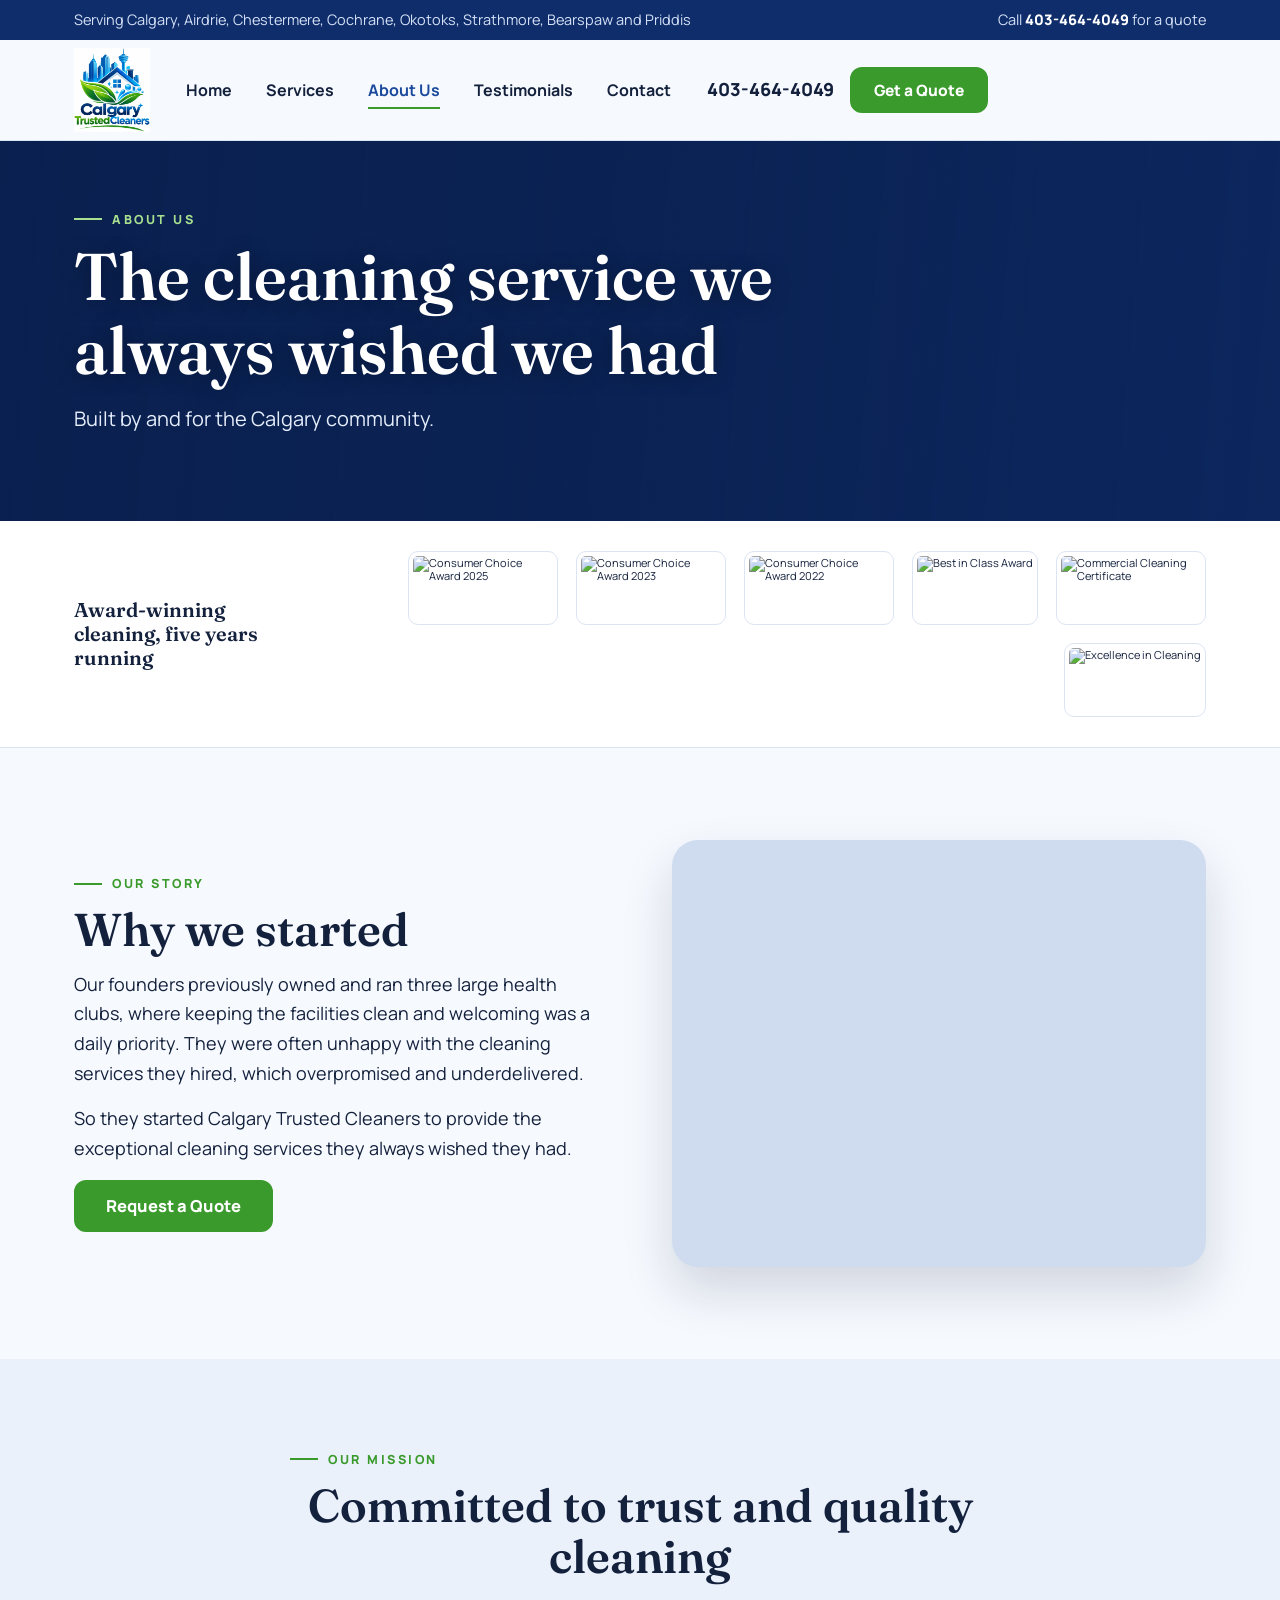
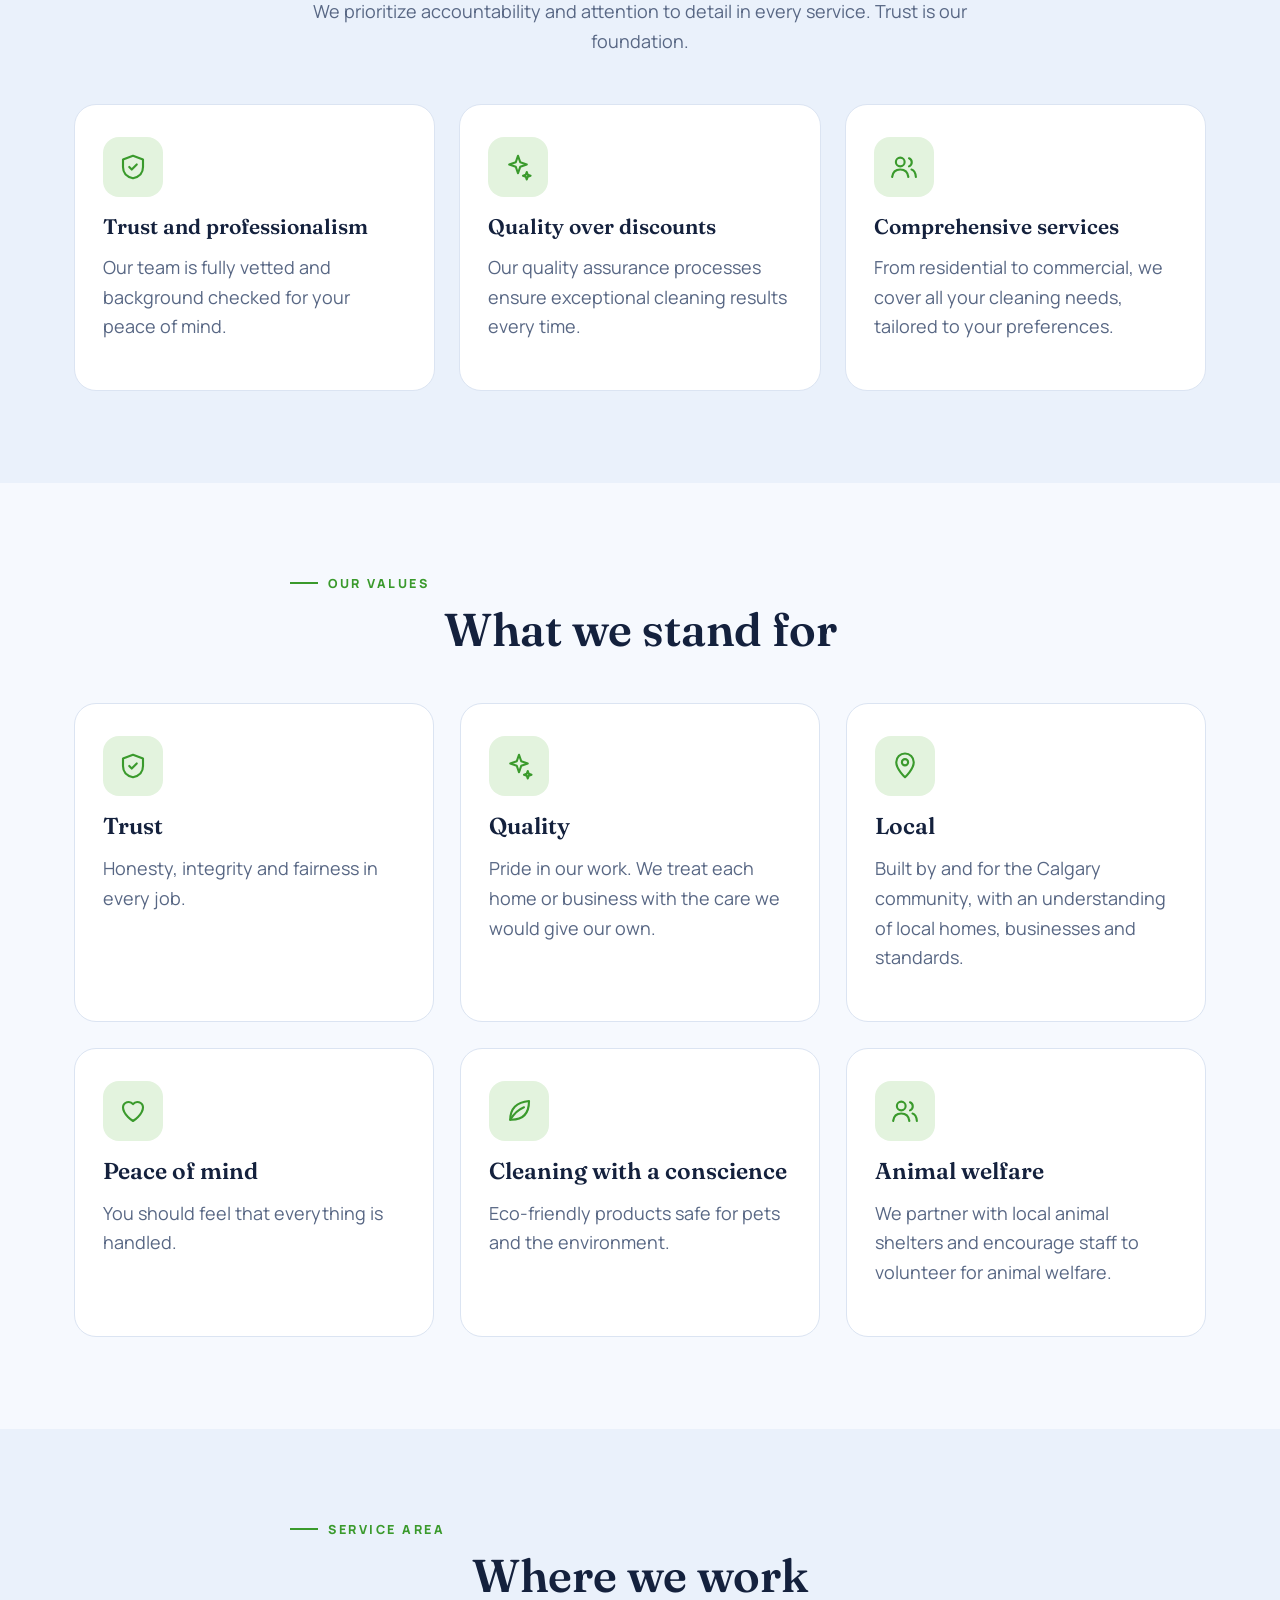
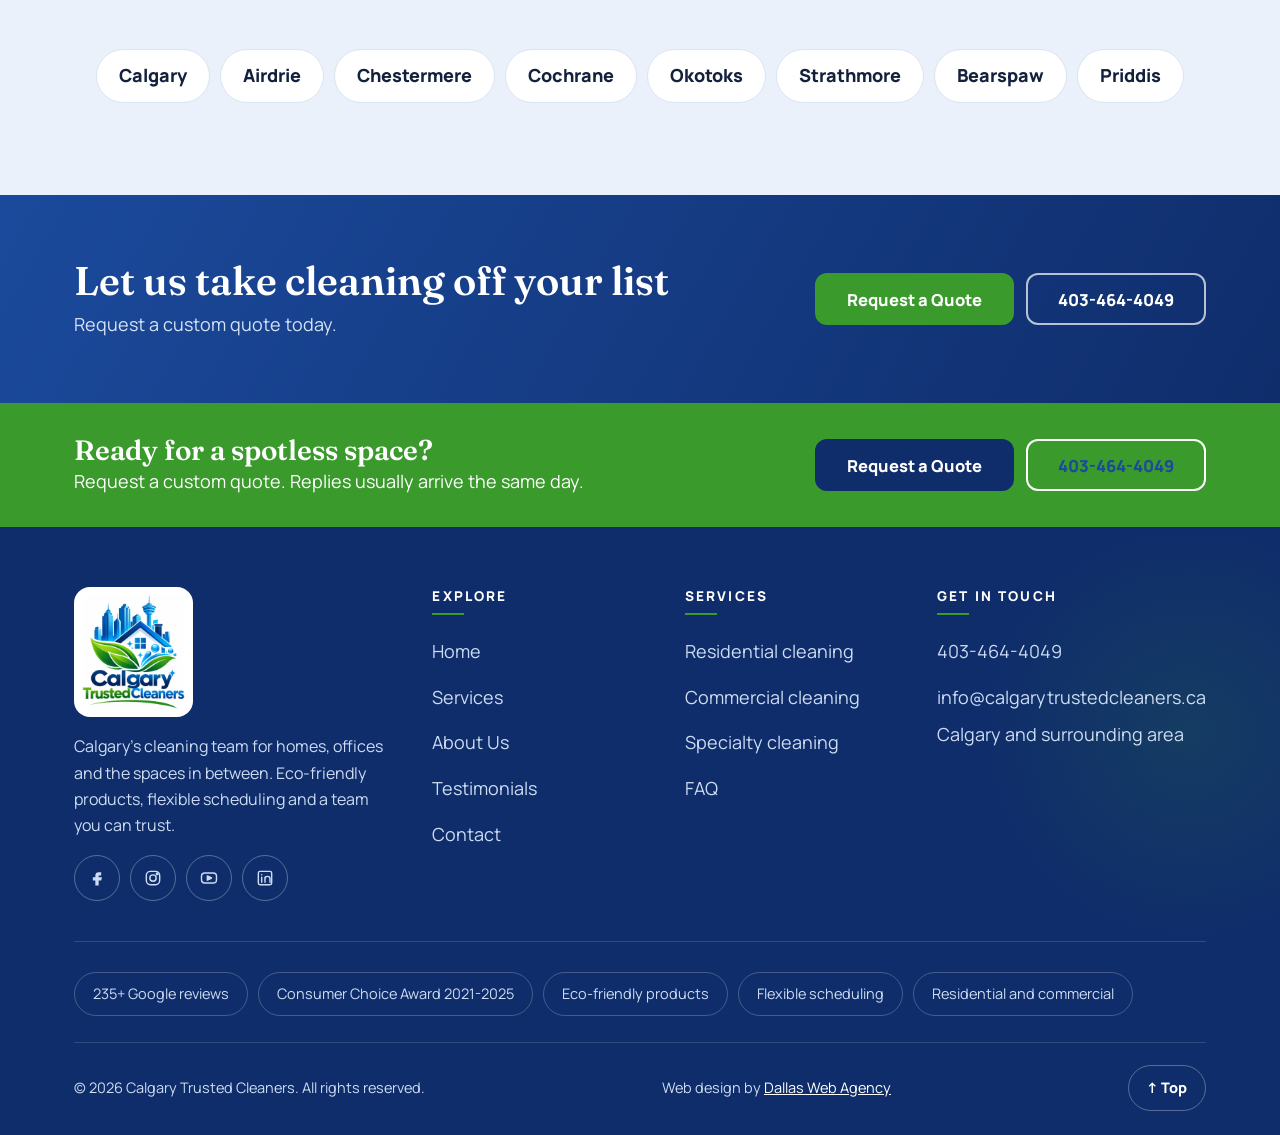
==== about.html @ 5036b0da "Calgary Trusted Cleaners website Co-Authored-By: Claude Sonnet 5.5 <noreply@anthropic.com> Claude-Se" ====
<!doctype html><html lang="en-CA" class="js"><head><meta charset="utf-8"><meta name="viewport" content="width=device-width,initial-scale=1"><title>About Us | Calgary Trusted Cleaners</title><meta name="description" content="Our story, mission and values. Built by and for the Calgary community with eco-friendly products, a vetted team and honest, quality service."><meta name="theme-color" content="#1b4a9c"><link rel="icon" href="assets/logo.webp">
<link rel="preconnect" href="https://fonts.googleapis.com"><link rel="preconnect" href="https://fonts.gstatic.com" crossorigin><link href="https://fonts.googleapis.com/css2?family=Fraunces:ital,wght@0,500;0,600;0,700;1,500&family=Manrope:wght@400;600;700;800&display=swap" rel="stylesheet"><link rel="stylesheet" href="assets/style.css?v=2"></head><body id="top"><div class="progress" aria-hidden="true"></div>
<div class="topbar"><div class="wrap"><span>Serving Calgary, Airdrie, Chestermere, Cochrane, Okotoks, Strathmore, Bearspaw and Priddis</span><span>Call <a href="tel:+14034644049">403-464-4049</a> for a quote</span></div></div>
<header class="site"><div class="wrap nav"><a class="logo" href="index.html" aria-label="Calgary Trusted Cleaners home"><img src="assets/logo.webp" alt="Calgary Trusted Cleaners" width="640" height="640"></a><nav aria-label="Main"><ul class="menu" id="menu"><li><a href="index.html">Home</a></li><li><a href="services.html">Services</a></li><li><a href="about.html" class="on">About Us</a></li><li><a href="testimonials.html">Testimonials</a></li><li><a href="contact.html">Contact</a></li></ul></nav><div class="cta"><a class="tel" href="tel:+14034644049">403-464-4049</a><a class="btn sm br" href="contact.html#quote">Get a Quote</a><button class="burger" aria-label="Menu" aria-expanded="false" aria-controls="menu"><span></span><span></span><span></span></button></div></div></header><section class="hero2" style="padding:70px 0 70px"><div class="bgimg" style="background-image:url(https://calgarytrustedcleaners.com/wp-content/uploads/2026/03/a-housekeeper-in-uniform-cleans-a-wooden.jpeg)"></div><div class="wrap" style="grid-template-columns:1fr"><div><div class="eyebrow">About us</div><h1 style="max-width:18ch">The cleaning service we always wished we had</h1><p class="lead">Built by and for the Calgary community.</p></div></div></section>
<div class="awards"><div class="wrap"><b>Award-winning cleaning, five years running</b><div class="row"><img src="https://calgarytrustedcleaners.com/wp-content/uploads/2026/03/Consumer-Award-2025.jpg" alt="Consumer Choice Award 2025" loading="lazy"><img src="https://calgarytrustedcleaners.com/wp-content/uploads/2026/03/CTC-hp-Body-Section01-image01-consumerChoice-award.jpg" alt="Consumer Choice Award 2023" loading="lazy"><img src="https://calgarytrustedcleaners.com/wp-content/uploads/2026/03/Southern_ALBERTA_2022_2_YR_TAG-188w.webp" alt="Consumer Choice Award 2022" loading="lazy"><img src="https://calgarytrustedcleaners.com/wp-content/uploads/2026/03/CTC-hp-Body-Section01-image03-award.jpg" alt="Best in Class Award" loading="lazy"><img src="https://calgarytrustedcleaners.com/wp-content/uploads/2026/03/CTC-hp-Body-Section01-image04-award.webp" alt="Commercial Cleaning Certificate" loading="lazy"><img src="https://calgarytrustedcleaners.com/wp-content/uploads/2026/03/CTC-ourStory-section07-ACE-logo.jpg" alt="Excellence in Cleaning" loading="lazy"></div></div></div>
<section><div class="wrap split"><div class="rv"><div class="eyebrow">Our story</div><h2>Why we started</h2><p>Our founders previously owned and ran three large health clubs, where keeping the facilities clean and welcoming was a daily priority. They were often unhappy with the cleaning services they hired, which overpromised and underdelivered.</p><p>So they started Calgary Trusted Cleaners to provide the exceptional cleaning services they always wished they had.</p><a class="btn br" href="contact.html#quote">Request a Quote</a></div><div class="pic rv" style="background-image:url(https://calgarytrustedcleaners.com/wp-content/uploads/2026/03/a-comprehensive-collection-of-professional-cleaning-tools-1024x628.jpeg)" role="img" aria-label="Professional cleaning tools"></div></div></section>
<section class="soft"><div class="wrap"><div class="head"><div class="eyebrow">Our mission</div><h2>Committed to trust and quality cleaning</h2><p>We prioritize accountability and attention to detail in every service. Trust is our foundation.</p></div><div class="mt"><article class="card rv"><div class="ic"><svg viewBox="0 0 24 24" fill="none" stroke="currentColor" stroke-width="1.7" stroke-linecap="round" stroke-linejoin="round" aria-hidden="true"><path d="M12 3l8 3v6c0 5-3.500 8-8 9-4.500-1-8-4-8-9V6z"/><path d="M9 12l2 2 4-4"/></svg></div><h3>Trust and professionalism</h3><p>Our team is fully vetted and background checked for your peace of mind.</p></article><article class="card rv"><div class="ic"><svg viewBox="0 0 24 24" fill="none" stroke="currentColor" stroke-width="1.7" stroke-linecap="round" stroke-linejoin="round" aria-hidden="true"><path d="M12 3l1.800 5.200L19 10l-5.200 1.800L12 17l-1.800-5.200L5 10l5.200-1.800z"/><path d="M19 16l.8 2.200L22 19l-2.200.8L19 22l-.8-2.200L16 19l2.200-.8z"/></svg></div><h3>Quality over discounts</h3><p>Our quality assurance processes ensure exceptional cleaning results every time.</p></article><article class="card rv"><div class="ic"><svg viewBox="0 0 24 24" fill="none" stroke="currentColor" stroke-width="1.7" stroke-linecap="round" stroke-linejoin="round" aria-hidden="true"><circle cx="9" cy="8" r="3.500"/><path d="M2.500 20c.5-4 3-6 6.500-6s6 2 6.500 6M16 5a3.500 3.500 0 0 1 0 6.500M18 14c2 .5 3.200 2.500 3.500 6"/></svg></div><h3>Comprehensive services</h3><p>From residential to commercial, we cover all your cleaning needs, tailored to your preferences.</p></article></div></div></section>
<section><div class="wrap"><div class="head"><div class="eyebrow">Our values</div><h2>What we stand for</h2></div><div class="grid3"><article class="card rv"><div class="ic"><svg viewBox="0 0 24 24" fill="none" stroke="currentColor" stroke-width="1.7" stroke-linecap="round" stroke-linejoin="round" aria-hidden="true"><path d="M12 3l8 3v6c0 5-3.500 8-8 9-4.500-1-8-4-8-9V6z"/><path d="M9 12l2 2 4-4"/></svg></div><h3>Trust</h3><p>Honesty, integrity and fairness in every job.</p></article><article class="card rv"><div class="ic"><svg viewBox="0 0 24 24" fill="none" stroke="currentColor" stroke-width="1.7" stroke-linecap="round" stroke-linejoin="round" aria-hidden="true"><path d="M12 3l1.800 5.200L19 10l-5.200 1.800L12 17l-1.800-5.200L5 10l5.200-1.800z"/><path d="M19 16l.8 2.200L22 19l-2.200.8L19 22l-.8-2.200L16 19l2.200-.8z"/></svg></div><h3>Quality</h3><p>Pride in our work. We treat each home or business with the care we would give our own.</p></article><article class="card rv"><div class="ic"><svg viewBox="0 0 24 24" fill="none" stroke="currentColor" stroke-width="1.7" stroke-linecap="round" stroke-linejoin="round" aria-hidden="true"><path d="M12 21s-7-6.500-7-12a7 7 0 0 1 14 0c0 5.500-7 12-7 12z"/><circle cx="12" cy="9" r="2.500"/></svg></div><h3>Local</h3><p>Built by and for the Calgary community, with an understanding of local homes, businesses and standards.</p></article><article class="card rv"><div class="ic"><svg viewBox="0 0 24 24" fill="none" stroke="currentColor" stroke-width="1.7" stroke-linecap="round" stroke-linejoin="round" aria-hidden="true"><path d="M12 20s-8-5-8-11a4.500 4.500 0 0 1 8-2.500A4.500 4.500 0 0 1 20 9c0 6-8 11-8 11z"/></svg></div><h3>Peace of mind</h3><p>You should feel that everything is handled.</p></article><article class="card rv"><div class="ic"><svg viewBox="0 0 24 24" fill="none" stroke="currentColor" stroke-width="1.7" stroke-linecap="round" stroke-linejoin="round" aria-hidden="true"><path d="M5 19C5 10 10 5 20 4c0 10-5 15-14 15z"/><path d="M5 19c3-5 6-8 11-10"/></svg></div><h3>Cleaning with a conscience</h3><p>Eco-friendly products safe for pets and the environment.</p></article><article class="card rv"><div class="ic"><svg viewBox="0 0 24 24" fill="none" stroke="currentColor" stroke-width="1.7" stroke-linecap="round" stroke-linejoin="round" aria-hidden="true"><circle cx="9" cy="8" r="3.500"/><path d="M2.500 20c.5-4 3-6 6.500-6s6 2 6.500 6M16 5a3.500 3.500 0 0 1 0 6.500M18 14c2 .5 3.200 2.500 3.500 6"/></svg></div><h3>Animal welfare</h3><p>We partner with local animal shelters and encourage staff to volunteer for animal welfare.</p></article></div></div></section>
<section class="soft"><div class="wrap"><div class="head"><div class="eyebrow">Service area</div><h2>Where we work</h2></div><div class="chips"><span>Calgary</span><span>Airdrie</span><span>Chestermere</span><span>Cochrane</span><span>Okotoks</span><span>Strathmore</span><span>Bearspaw</span><span>Priddis</span></div></div></section>
<section class="band"><div class="wrap"><div><h2>Let us take cleaning off your list</h2><p>Request a custom quote today.</p></div><div class="acts" style="margin:0"><a class="btn br" href="contact.html#quote">Request a Quote</a><a class="btn ghost" href="tel:+14034644049">403-464-4049</a></div></div></section><footer><div class="fcta"><div class="wrap"><div><strong>Ready for a spotless space?</strong>Request a custom quote. Replies usually arrive the same day.</div><div class="acts" style="display:flex;gap:12px;flex-wrap:wrap;margin:0"><a class="btn" href="contact.html#quote">Request a Quote</a><a class="btn line" href="tel:+14034644049">403-464-4049</a></div></div></div>
<div class="wrap"><div class="fg"><div><a class="logo" href="index.html"><img src="assets/logo.webp" alt="Calgary Trusted Cleaners" width="640" height="640" loading="lazy"></a><p style="margin-top:16px">Calgary's cleaning team for homes, offices and the spaces in between. Eco-friendly products, flexible scheduling and a team you can trust.</p><div class="soc"><a href="https://www.facebook.com/calgarytrustedcleaners/" target="_blank" rel="noopener" aria-label="Facebook"><svg viewBox="0 0 24 24" fill="none" stroke="currentColor" stroke-width="1.7" stroke-linecap="round" stroke-linejoin="round" aria-hidden="true"><path d="M14 9h3V5h-3a4 4 0 0 0-4 4v2H7v4h3v6h4v-6h3l1-4h-4V9z" fill="currentColor" stroke="none"/></svg></a><a href="https://www.instagram.com/calgarytrustedcleaners/" target="_blank" rel="noopener" aria-label="Instagram"><svg viewBox="0 0 24 24" fill="none" stroke="currentColor" stroke-width="1.7" stroke-linecap="round" stroke-linejoin="round" aria-hidden="true"><rect x="4" y="4" width="16" height="16" rx="5"/><circle cx="12" cy="12" r="3.800"/><circle cx="17" cy="7" r="1" fill="currentColor"/></svg></a><a href="https://www.youtube.com/@calgarytrustedcleaners6537/featured" target="_blank" rel="noopener" aria-label="YouTube"><svg viewBox="0 0 24 24" fill="none" stroke="currentColor" stroke-width="1.7" stroke-linecap="round" stroke-linejoin="round" aria-hidden="true"><rect x="3" y="6" width="18" height="12" rx="4"/><path d="M10 9.500l5 2.500-5 2.500z" fill="currentColor"/></svg></a><a href="https://www.linkedin.com/company/calgary-trusted-cleaners/" target="_blank" rel="noopener" aria-label="LinkedIn"><svg viewBox="0 0 24 24" fill="none" stroke="currentColor" stroke-width="1.7" stroke-linecap="round" stroke-linejoin="round" aria-hidden="true"><rect x="4" y="4" width="16" height="16" rx="2"/><path d="M8 11v6M8 8v.01M12 17v-6M12 13a3 3 0 0 1 6 0v4"/></svg></a></div></div>
<div><h4>Explore</h4><ul><li><a href="index.html">Home</a></li><li><a href="services.html">Services</a></li><li><a href="about.html">About Us</a></li><li><a href="testimonials.html">Testimonials</a></li><li><a href="contact.html">Contact</a></li></ul></div>
<div><h4>Services</h4><ul><li><a href="services.html#residential">Residential cleaning</a></li><li><a href="services.html#commercial">Commercial cleaning</a></li><li><a href="services.html#specialty">Specialty cleaning</a></li><li><a href="services.html#faq">FAQ</a></li></ul></div>
<div><h4>Get in touch</h4><ul><li><a href="tel:+14034644049">403-464-4049</a></li><li><a href="mailto:info@calgarytrustedcleaners.ca">info@calgarytrustedcleaners.ca</a></li><li>Calgary and surrounding area</li></ul></div></div>
<div class="fbadges"><span>235+ Google reviews</span><span>Consumer Choice Award 2021-2025</span><span>Eco-friendly products</span><span>Flexible scheduling</span><span>Residential and commercial</span></div>
<div class="fbot"><span>&copy; 2026 Calgary Trusted Cleaners. All rights reserved.</span><span>Web design by <a href="https://www.dallaswebagency.us/" target="_blank" rel="noopener">Dallas Web Agency</a></span><a class="totop" href="#top" aria-label="Back to top">&uarr; Top</a></div></div></footer>
<div class="mbar"><a href="tel:+14034644049">Call Now</a><a href="contact.html#quote">Get a Quote</a></div><script src="assets/main.js?v=1" defer></script></body></html>
---- assets/style.css ----
:root{--g:#1b4a9c;--g2:#0f2d6b;--ink:#14213d;--mut:#586784;--cr:#f6f9fe;--sand:#eaf1fb;--w:#fff;--br:#3a9a2c;--brl:#e3f3de;--line:#dbe4f2;--hf:'Fraunces',Georgia,serif;--bf:'Manrope','Segoe UI',Arial,sans-serif;--mx:1180px}
*{box-sizing:border-box}html{scroll-behavior:smooth;overflow-x:clip}body{margin:0;font:400 18px/1.65 var(--bf);color:var(--ink);background:var(--cr);overflow-x:clip}
img{max-width:100%;display:block}a{color:inherit}h1,h2,h3,h4{font-family:var(--hf);font-weight:600;line-height:1.12;margin:0 0 14px;color:var(--ink)}h1{font-size:clamp(38px,5.6vw,66px)}h2{font-size:clamp(30px,4vw,46px)}h3{font-size:23px}p{margin:0 0 16px}
.wrap{max-width:var(--mx);margin:0 auto;padding:0 24px}section{padding:92px 0}.soft{background:var(--sand)}.dark{background:var(--g2);color:#e5efe9}.dark h2,.dark h3{color:#fff}
.eyebrow{font:800 12.5px var(--bf);letter-spacing:.2em;text-transform:uppercase;color:var(--br);margin-bottom:12px;display:flex;align-items:center;gap:10px}.eyebrow:before{content:"";width:28px;height:2px;background:var(--br)}.center{text-align:center}.center .eyebrow{justify-content:center}
.head{max-width:700px;margin:0 auto 48px;text-align:center}.head p{color:var(--mut)}
.btn{position:relative;overflow:hidden;display:inline-flex;align-items:center;justify-content:center;min-height:52px;padding:0 30px;border-radius:12px;background:var(--g);color:#fff;border:2px solid var(--g);font:800 16.5px var(--bf);text-decoration:none;cursor:pointer;white-space:nowrap;transition:transform .2s,box-shadow .2s,background .2s}.btn:hover{transform:translateY(-2px);box-shadow:0 12px 24px rgba(27,74,156,.28);background:var(--g2)}.btn.br{background:var(--br);border-color:var(--br);color:#fff}.btn.br:hover{background:#2c7a21;box-shadow:0 12px 24px rgba(58,154,44,.35)}.btn.line{background:transparent;color:var(--g)}.btn.line:hover{background:var(--g);color:#fff}.btn.ghost{background:transparent;border-color:rgba(255,255,255,.7);color:#fff}.btn.ghost:hover{background:#fff;color:var(--g)}.btn.sm{min-height:46px;padding:0 22px;font-size:15.5px}
.btn:after{content:"";position:absolute;top:0;bottom:0;left:0;width:40%;background:rgba(255,255,255,.28);transform:translateX(-160%) skewX(-20deg);pointer-events:none}.btn:hover:after{transition:transform .7s;transform:translateX(320%) skewX(-20deg)}
.topbar{background:var(--g2);color:#d4e1f6;font-size:14.5px;padding:8px 0}.topbar .wrap{display:flex;justify-content:space-between;gap:16px}.topbar a{color:#fff;font-weight:800;text-decoration:none}
header.site{position:sticky;top:0;z-index:100;background:rgba(246,249,254,.94);backdrop-filter:blur(10px);border-bottom:1px solid var(--line);transition:box-shadow .3s}header.site.stuck{box-shadow:0 8px 28px rgba(20,33,61,.1)}
.nav{display:flex;align-items:center;gap:22px;min-height:92px}.logo{display:flex;align-items:center;gap:12px;text-decoration:none;flex:none}.logo img{height:74px;width:auto;object-fit:contain}.logo b{display:block;font:700 22px/1 var(--hf);color:var(--g)}.logo small{display:block;font:800 11px var(--bf);letter-spacing:.2em;text-transform:uppercase;color:var(--br);margin-top:4px}
.menu{display:flex;gap:6px;list-style:none;margin:0 0 0 auto;padding:0}.menu a{display:block;padding:12px 14px;font-weight:700;font-size:16px;text-decoration:none;border-radius:8px;position:relative;white-space:nowrap}.menu a:after{content:"";position:absolute;left:14px;right:14px;bottom:6px;height:2px;background:var(--br);transform:scaleX(0);transition:transform .25s}.menu a:hover:after,.menu a.on:after{transform:scaleX(1)}.menu a.on{color:var(--g)}
.cta{display:flex;align-items:center;gap:16px}.tel{font-weight:800;text-decoration:none;white-space:nowrap}.burger{display:none;width:48px;height:48px;border:1.5px solid var(--g);border-radius:12px;background:transparent;cursor:pointer;padding:0;flex-direction:column;align-items:center;justify-content:center;gap:5px}.burger span{width:22px;height:2px;background:var(--g);transition:transform .25s,opacity .25s}.burger[aria-expanded=true] span:nth-child(1){transform:translateY(7px) rotate(45deg)}.burger[aria-expanded=true] span:nth-child(2){opacity:0}.burger[aria-expanded=true] span:nth-child(3){transform:translateY(-7px) rotate(-45deg)}
.hero{padding:70px 0 90px;background:radial-gradient(circle at 85% 10%,var(--brl),transparent 45%),var(--cr)}.hero .wrap{display:grid;grid-template-columns:1.05fr 1fr;gap:56px;align-items:center}.hero h1 em{color:var(--br);font-style:italic}.hero .lead{font-size:20px;color:var(--mut);max-width:540px}.acts{display:flex;gap:12px;flex-wrap:wrap;margin-top:26px}.rate{display:flex;align-items:center;gap:12px;margin-top:28px;font-weight:700}.stars{color:var(--br);letter-spacing:3px;font-size:20px}
.hpic{position:relative;border-radius:30px;aspect-ratio:4/4.4;background:#cfdcef center/cover no-repeat;box-shadow:0 30px 60px rgba(20,33,61,.22)}.hpic:before{content:"";position:absolute;inset:-14px 14px 14px -14px;border:2px solid var(--br);border-radius:32px;z-index:-1}.hpic .badge{position:absolute;left:-22px;bottom:34px;background:#fff;border-radius:16px;padding:16px 20px;box-shadow:0 18px 36px rgba(20,33,61,.18);display:flex;gap:12px;align-items:center;animation:fl 5s ease-in-out infinite}.badge b{display:block;font:700 28px/1 var(--hf);color:var(--g)}.badge span{font-size:14px;color:var(--mut);line-height:1.3}
.hero.sm{padding:70px 0 60px}.hero.sm .wrap{grid-template-columns:1fr}.hero.sm h1{font-size:clamp(34px,5vw,54px);max-width:18ch}
.strip{background:var(--g);color:#fff}.strip ul{list-style:none;margin:0;padding:0;display:grid;grid-template-columns:repeat(4,1fr)}.strip li{padding:26px 20px;display:flex;gap:14px;align-items:center;border-left:1px solid rgba(255,255,255,.15)}.strip li:first-child{border:0}.strip svg{width:34px;height:34px;color:#a8e08f;flex:none}.strip b{display:block;font:700 22px/1.1 var(--hf)}.strip span{font-size:14.5px;color:#cddcf2}
svg{flex:none}.grid3{display:grid;grid-template-columns:repeat(3,1fr);gap:26px}.grid2{display:grid;grid-template-columns:1fr 1fr;gap:26px}
.card{background:#fff;border:1px solid var(--line);border-radius:22px;padding:32px 28px;transition:transform .35s,box-shadow .35s;display:flex;flex-direction:column}.card:hover{transform:translateY(-8px);box-shadow:0 22px 44px rgba(20,33,61,.12)}.card p{color:var(--mut)}.ic{width:60px;height:60px;border-radius:16px;background:var(--brl);color:var(--br);display:grid;place-items:center;margin-bottom:18px;transition:all .3s}.ic svg{width:30px;height:30px}.card:hover .ic{background:var(--g);color:#fff;transform:rotate(-6deg)}
.more{margin-top:auto;font-weight:800;color:var(--g);text-decoration:none;padding:8px 0}
.tabs{display:flex;gap:8px;justify-content:center;flex-wrap:wrap;margin-bottom:34px}.tabs button{min-height:48px;padding:0 24px;border-radius:99px;border:2px solid var(--line);background:#fff;font:800 16px var(--bf);cursor:pointer;color:var(--ink);transition:all .2s}.tabs button[aria-selected=true]{background:var(--g);border-color:var(--g);color:#fff}
.tp[hidden]{display:none}.tp{animation:up .5s both}.svc{display:grid;grid-template-columns:repeat(3,1fr);gap:16px;list-style:none;margin:0;padding:0}.svc li{background:#fff;border:1px solid var(--line);border-radius:16px;padding:20px 22px;display:flex;gap:14px;align-items:flex-start;font-weight:700;transition:transform .25s,border-color .25s}.svc li:hover{transform:translateY(-4px);border-color:var(--br)}.svc svg{width:24px;height:24px;color:var(--br);margin-top:2px}.svc small{display:block;font-weight:400;color:var(--mut);font-size:15px;line-height:1.4;margin-top:3px}
.split{display:grid;grid-template-columns:1fr 1fr;gap:64px;align-items:center}.pic{border-radius:26px;aspect-ratio:4/3.2;background:#cfdcef center/cover no-repeat;box-shadow:0 24px 50px rgba(20,33,61,.16)}.checks{list-style:none;margin:20px 0 28px;padding:0;display:grid;gap:12px}.checks li{display:flex;gap:12px;font-weight:700}.checks li:before{content:"";flex:none;width:24px;height:24px;border-radius:50%;background:var(--g) url("data:image/svg+xml,%3Csvg xmlns='http://www.w3.org/2000/svg' viewBox='0 0 24 24' fill='none' stroke='%23fff' stroke-width='3' stroke-linecap='round' stroke-linejoin='round'%3E%3Cpath d='M6 12l4 4 8-8'/%3E%3C/svg%3E") center/16px no-repeat;margin-top:2px}
.award{display:flex;gap:18px;align-items:center;background:#fff;border:1px solid var(--line);border-left:5px solid var(--br);border-radius:16px;padding:22px 24px}.award svg{width:44px;height:44px;color:var(--br)}.award b{font:700 21px var(--hf);display:block}.award span{color:var(--mut);font-size:15.5px}
.chips{display:flex;gap:10px;flex-wrap:wrap;justify-content:center}.chips span{padding:11px 22px;border-radius:99px;background:#fff;border:1px solid var(--line);font-weight:800;transition:all .2s}.chips span:hover{background:var(--g);color:#fff;transform:translateY(-3px)}
.q{background:#fff;border:1px solid var(--line);border-radius:22px;padding:30px;position:relative}.q:before{content:"\201C";position:absolute;right:22px;top:6px;font:700 90px/1 var(--hf);color:var(--brl)}.q p{font:italic 500 21px/1.5 var(--hf);position:relative;margin-bottom:18px}.q b{font-size:15.5px;color:var(--g)}.q small{color:var(--mut);display:block}
.faq{max-width:820px;margin:0 auto}.faq details{background:#fff;border:1px solid var(--line);border-radius:16px;margin-bottom:12px}.faq summary{cursor:pointer;list-style:none;padding:20px 58px 20px 24px;font-weight:800;position:relative;min-height:56px}.faq summary::-webkit-details-marker{display:none}.faq summary:after{content:"+";position:absolute;right:20px;top:14px;width:30px;height:30px;border-radius:50%;background:var(--brl);color:var(--br);display:grid;place-items:center;font-size:22px;transition:transform .3s}.faq details[open] summary:after{transform:rotate(45deg)}.faq details p{padding:0 24px 22px;margin:0;color:var(--mut)}
.band{background:linear-gradient(120deg,var(--g),var(--g2));color:#fff;padding:64px 0}.band .wrap{display:flex;justify-content:space-between;align-items:center;gap:24px;flex-wrap:wrap}.band h2{color:#fff;margin-bottom:6px;font-size:clamp(28px,3.4vw,40px)}.band p{margin:0;color:#d6e3f7}
.form{background:#fff;border:1px solid var(--line);border-radius:26px;padding:36px;display:grid;grid-template-columns:1fr 1fr;gap:18px;box-shadow:0 18px 40px rgba(20,33,61,.08)}.form .full{grid-column:1/-1}.form small{display:block;margin-top:8px;color:var(--mut);font-size:14.5px}
label{display:block;font-weight:800;font-size:15.5px;margin-bottom:6px}label i{color:#c0392b;font-style:normal}input,select,textarea{width:100%;font:inherit;padding:13px 14px;border:1.5px solid var(--line);border-radius:12px;background:#fff;color:var(--ink);min-height:50px}textarea{min-height:110px}input:focus,select:focus,textarea:focus{outline:3px solid #cddcf2;border-color:var(--g)}.bad{border-color:#c0392b!important}
.seg{display:flex;gap:10px}.seg label{flex:1;margin:0;position:relative}.seg input{position:absolute;opacity:0;inset:0;width:100%;height:100%;min-height:0;cursor:pointer}.seg span{display:flex;align-items:center;justify-content:center;min-height:50px;border:2px solid var(--line);border-radius:12px;font-weight:800;transition:all .2s}.seg input:checked+span{background:var(--g);border-color:var(--g);color:#fff}.seg input:focus-visible+span{outline:3px solid #cddcf2}
.msg{display:none;margin-top:12px;font-weight:800;padding:12px 14px;border-radius:12px}.msg.show{display:block}.msg.ok{background:#e7f3e3;color:var(--g)}.msg.no{background:#fff3f1;color:#b3261e}
.cl{list-style:none;margin:24px 0 0;padding:0;display:grid;gap:4px}.cl li{display:flex;gap:16px;align-items:center;padding:14px 0;border-bottom:1px solid var(--line)}.cl svg{width:30px;height:30px;color:var(--br)}.cl span{display:block;font-size:13px;letter-spacing:.14em;text-transform:uppercase;color:var(--mut);font-weight:800}.cl a,.cl b{font:600 21px var(--hf);text-decoration:none;overflow-wrap:anywhere}
.map{border-radius:26px;overflow:hidden;border:1px solid var(--line);background:#fff;box-shadow:0 18px 40px rgba(20,33,61,.1)}.map img{width:100%;height:auto}
footer{background:var(--g2);color:#cddcf2;padding:0 0 24px;position:relative;overflow:hidden}footer:before{content:"";position:absolute;right:-120px;top:120px;width:420px;height:420px;border-radius:50%;background:radial-gradient(circle,rgba(58,154,44,.14),transparent 70%)}.fcta{background:var(--br);color:#fff;margin-bottom:60px}.fcta .wrap{display:flex;justify-content:space-between;align-items:center;gap:20px;flex-wrap:wrap;padding-top:30px;padding-bottom:30px}.fcta strong{display:block;font:600 28px var(--hf)}.fcta .btn{background:var(--g2);border-color:var(--g2)}.fcta .btn.line{background:transparent;border-color:#fff}.fcta .btn.line:hover{background:#fff;color:var(--g2)}
.fg{display:grid;grid-template-columns:1.5fr 1fr 1fr 1.2fr;gap:40px;position:relative}footer .logo b{color:#fff}footer .logo img{background:#fff;border-radius:16px;padding:8px;height:130px}footer h4{color:#fff;font:800 13.5px var(--bf);letter-spacing:.16em;text-transform:uppercase;margin:0 0 14px;padding-bottom:10px;position:relative}footer h4:after{content:"";position:absolute;left:0;bottom:0;width:32px;height:2px;background:var(--br)}footer ul{list-style:none;margin:0;padding:0}footer li a{display:inline-block;padding:8px 0;text-decoration:none;transition:padding .2s,color .2s}footer li a:hover{color:#a8e08f;padding-left:4px}footer p{font-size:16px}
.soc{display:flex;gap:10px;margin-top:6px}.soc a{width:46px;height:46px;border-radius:50%;border:1.5px solid rgba(255,255,255,.3);display:grid;place-items:center;transition:all .2s}.soc a:hover{background:var(--br);border-color:var(--br);transform:translateY(-3px)}.soc svg{width:20px;height:20px}
.fbadges{display:flex;flex-wrap:wrap;gap:10px;margin:40px 0 26px;padding-top:30px;border-top:1px solid rgba(255,255,255,.14)}.fbadges span{padding:9px 18px;border:1px solid rgba(255,255,255,.22);border-radius:99px;font-size:14.5px}.fbot{display:flex;justify-content:space-between;gap:16px;flex-wrap:wrap;align-items:center;font-size:14.5px;padding-top:22px;border-top:1px solid rgba(255,255,255,.14)}.fbot a{color:#fff}.totop{border:1px solid rgba(255,255,255,.3);border-radius:99px;padding:10px 18px;text-decoration:none;font-weight:800}
.mbar{display:none}.progress{position:fixed;top:0;left:0;height:4px;width:0;background:var(--br);z-index:200}
@keyframes up{from{opacity:0;transform:translateY(22px)}to{opacity:1;transform:none}}@keyframes fl{50%{transform:translateY(-10px)}}
.js .rv{opacity:0;transform:translateY(30px);transition:opacity .8s,transform .8s}.js .rv.in{opacity:1;transform:none}
@media(max-width:1100px){.burger{display:flex}.tel{display:none}.menu{position:absolute;top:100%;left:0;right:0;background:var(--cr);flex-direction:column;padding:12px 24px 20px;border-bottom:1px solid var(--line);box-shadow:0 20px 30px rgba(20,33,61,.1);display:none;margin:0}.menu.open{display:flex}.menu a{padding:14px 8px;min-height:48px}.cta{margin-left:auto}header.site{position:sticky}}
@media(max-width:1000px){.hero .wrap,.split,.grid2{grid-template-columns:1fr;gap:36px}.grid3{grid-template-columns:1fr 1fr}.svc{grid-template-columns:1fr 1fr}.strip ul{grid-template-columns:1fr 1fr}.strip li:nth-child(3){border-left:0}.fg{grid-template-columns:1fr 1fr}.hpic{aspect-ratio:4/3.2}.hpic:before{display:none}.hpic .badge{left:14px}.js .rv{transform:translateY(24px)}}
@media(max-width:760px){body{font-size:17px;padding-bottom:58px}section{padding:62px 0}.hero{padding:44px 0 56px}.topbar .wrap span:last-child{display:none}.topbar .wrap{justify-content:center}.nav{gap:8px;min-height:74px}.logo img{height:58px}.grid3,.svc,.form{grid-template-columns:1fr}.form{padding:22px}.acts .btn,.band .btn,.fcta .btn,.form .btn{width:100%}.head{margin-bottom:34px}.fg{grid-template-columns:1fr}.fbot{flex-direction:column;align-items:flex-start}.cta .btn.sm{padding:0 14px;font-size:14.5px;min-height:44px}.mbar{display:grid;grid-template-columns:1fr 1fr;position:fixed;left:0;right:0;bottom:0;z-index:90}.mbar a{font:800 17px var(--bf);text-align:center;padding:15px;text-decoration:none;background:var(--g2);color:#fff}.mbar a+a{background:var(--br)}.seg{flex-direction:column}.award{flex-direction:column;align-items:flex-start}}
@media(max-width:480px){.wrap{padding:0 16px}.logo img{height:52px}.strip ul{grid-template-columns:1fr}.strip li{border-left:0}.hpic .badge{padding:12px 14px}.cta .btn.sm{padding:0 12px}}
@media(prefers-reduced-motion:reduce){*{animation:none!important;transition:none!important}.js .rv{opacity:1;transform:none}}
/* v2 layout */
.logo img{height:84px}.nav{min-height:100px}
.hero2{position:relative;isolation:isolate;color:#fff;padding:84px 0 96px;background:#0f2d6b;overflow:hidden}.hero2 .bgimg{position:absolute;inset:-5%;z-index:-2;background:center/cover no-repeat;animation:zoom 18s ease-out both}.hero2:before{content:"";position:absolute;inset:0;z-index:-1;background:linear-gradient(95deg,rgba(10,32,78,.95),rgba(10,32,78,.82) 45%,rgba(10,32,78,.45))}
@keyframes zoom{from{transform:scale(1.1)}to{transform:scale(1)}}
.hero2 .wrap{display:grid;grid-template-columns:1.1fr .9fr;gap:56px;align-items:center}.hero2 h1{color:#fff;max-width:14ch;text-shadow:0 2px 20px rgba(0,0,0,.35)}.hero2 h1 em{color:#a8e08f;font-style:italic}.hero2 .lead{font-size:20px;color:#e6eefc;max-width:540px}.hero2 .eyebrow{color:#a8e08f}.hero2 .eyebrow:before{background:#a8e08f}
.hero2 .pts{list-style:none;margin:24px 0 0;padding:0;display:flex;gap:10px 22px;flex-wrap:wrap}.hero2 .pts li{display:flex;gap:8px;align-items:center;font-weight:700}.hero2 .pts svg{width:20px;height:20px;color:#a8e08f}
.qc{background:#fff;color:var(--ink);border-radius:24px;padding:30px;box-shadow:0 30px 60px rgba(0,0,0,.35)}.qc h3{margin-bottom:4px}.qc .sub{color:var(--mut);font-size:15.5px;margin-bottom:16px}.qc .g{display:grid;grid-template-columns:1fr 1fr;gap:12px}.qc .g .full{grid-column:1/-1}.qc label{font-size:14px}.qc input,.qc select{min-height:46px;padding:10px 12px}.qc .btn{width:100%;margin-top:14px}.qc small{display:block;text-align:center;color:var(--mut);margin-top:10px;font-size:13.5px}.qc .msg{margin-top:10px}
.awards{background:#fff;border-bottom:1px solid var(--line);padding:30px 0}.awards .wrap{display:flex;align-items:center;gap:30px;flex-wrap:wrap;justify-content:space-between}.awards b{font:600 20px var(--hf);max-width:240px;line-height:1.2}.awards .row{display:flex;gap:18px;align-items:center;flex-wrap:wrap;flex:1;justify-content:flex-end}.awards img{height:74px;width:auto;border-radius:10px;border:1px solid var(--line);background:#fff;padding:4px;transition:transform .25s}.awards img:hover{transform:translateY(-4px) scale(1.05)}
.pgrid{display:grid;grid-template-columns:repeat(3,1fr);gap:24px}.pc{background:#fff;border:1px solid var(--line);border-radius:22px;overflow:hidden;display:flex;flex-direction:column;transition:transform .35s,box-shadow .35s;text-decoration:none}.pc:hover{transform:translateY(-8px);box-shadow:0 24px 46px rgba(20,33,61,.14)}.pc .im{height:210px;background:#cfdcef center/cover no-repeat;position:relative;overflow:hidden}.pc .im i{position:absolute;inset:0;background:inherit;transition:transform .6s}.pc:hover .im i{transform:scale(1.07)}.pc .tag{position:absolute;left:14px;top:14px;background:var(--br);color:#fff;font:800 12px var(--bf);letter-spacing:.08em;text-transform:uppercase;padding:6px 12px;border-radius:99px;z-index:1}.pc .tx{padding:24px 24px 26px;display:flex;flex-direction:column;flex:1}.pc h3{font-size:22px}.pc p{color:var(--mut);margin-bottom:14px;font-size:16.5px}.pc .more{margin-top:auto}
.pgrid.two{grid-template-columns:repeat(2,1fr)}.sech{display:flex;justify-content:space-between;align-items:flex-end;gap:20px;flex-wrap:wrap;margin-bottom:36px}.sech h2{margin:0}.sech p{margin:8px 0 0;color:var(--mut);max-width:560px}
.steps{display:grid;grid-template-columns:repeat(3,1fr);gap:24px;counter-reset:s;list-style:none;margin:0;padding:0}.steps li{counter-increment:s;background:#fff;border:1px solid var(--line);border-radius:22px;padding:34px 28px;position:relative;overflow:hidden}.steps li:before{content:counter(s);position:absolute;right:20px;top:6px;font:600 80px/1 var(--hf);color:var(--brl)}.steps h3{position:relative}.steps p{color:var(--mut);margin:0;position:relative}
.price{display:grid;grid-template-columns:1fr 1fr;gap:24px}.pr{background:#fff;border:1px solid var(--line);border-radius:22px;padding:32px}.pr.hi{background:var(--g2);color:#fff;border-color:var(--g2)}.pr.hi h3{color:#fff}.pr .amt{font:600 46px/1 var(--hf);color:var(--g);margin:10px 0 4px}.pr.hi .amt{color:#a8e08f}.pr small{color:var(--mut)}.pr.hi small,.pr.hi p{color:#cddcf2}.pr ul{list-style:none;margin:16px 0 0;padding:0;display:grid;gap:8px}.pr li{display:flex;justify-content:space-between;gap:10px;padding:10px 0;border-bottom:1px solid var(--line)}.pr.hi li{border-color:rgba(255,255,255,.18)}.pr li b{font-family:var(--hf);font-size:20px}
.mqw{overflow:hidden;position:relative;padding:6px 0;-webkit-mask-image:linear-gradient(90deg,transparent,#000 6%,#000 94%,transparent);mask-image:linear-gradient(90deg,transparent,#000 6%,#000 94%,transparent)}.mqt{display:flex;gap:20px;width:max-content;animation:mq 50s linear infinite}.mqw:hover .mqt{animation-play-state:paused}.mqt .q{width:360px;flex:none}@keyframes mq{to{transform:translateX(-50%)}}
.mt{display:grid;grid-template-columns:repeat(3,1fr);gap:24px}.mt .card h3{font-size:21px}
.gal{display:grid;grid-template-columns:repeat(4,1fr);gap:14px}.gal div{aspect-ratio:1;border-radius:18px;background:#cfdcef center/cover no-repeat;transition:transform .4s}.gal div:hover{transform:scale(1.04)}
@media(max-width:1000px){.hero2 .wrap{grid-template-columns:1fr;gap:36px}.hero2:before{background:linear-gradient(180deg,rgba(10,32,78,.92),rgba(10,32,78,.8))}.pgrid,.steps,.mt{grid-template-columns:1fr 1fr}.price{grid-template-columns:1fr}.awards .row{justify-content:flex-start}.gal{grid-template-columns:1fr 1fr}}
@media(max-width:760px){.hero2{padding:50px 0 60px}.pgrid,.pgrid.two,.steps,.mt{grid-template-columns:1fr}.qc{padding:22px}.qc .g{grid-template-columns:1fr}.pc .im{height:190px}.logo img{height:62px}.nav{min-height:80px}.mqt .q{width:300px}.awards img{height:60px}}
@media(max-width:480px){.logo img{height:54px}}
.awards img{font-size:11px;line-height:1.2;min-width:74px;max-width:150px;object-fit:contain}
@media(max-width:760px){.awards .row{gap:10px}.awards img{height:56px;max-width:110px}}
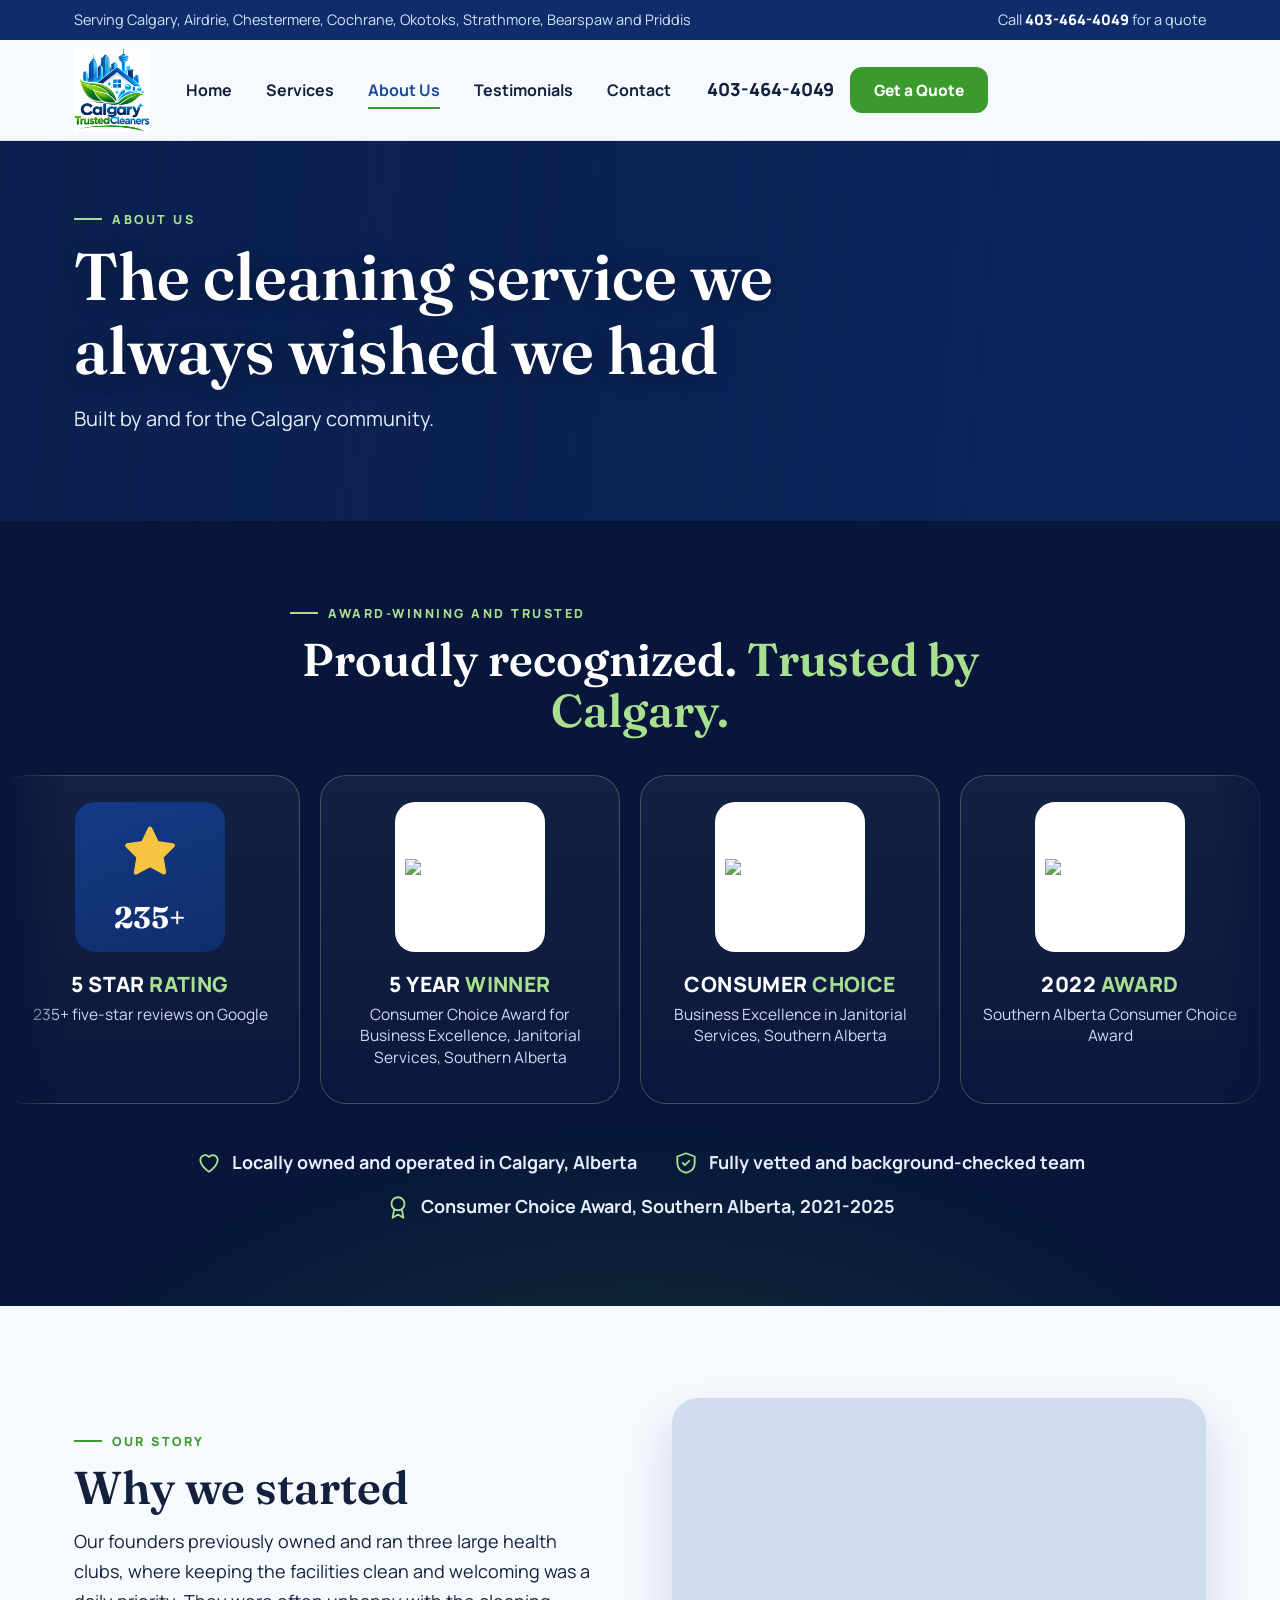
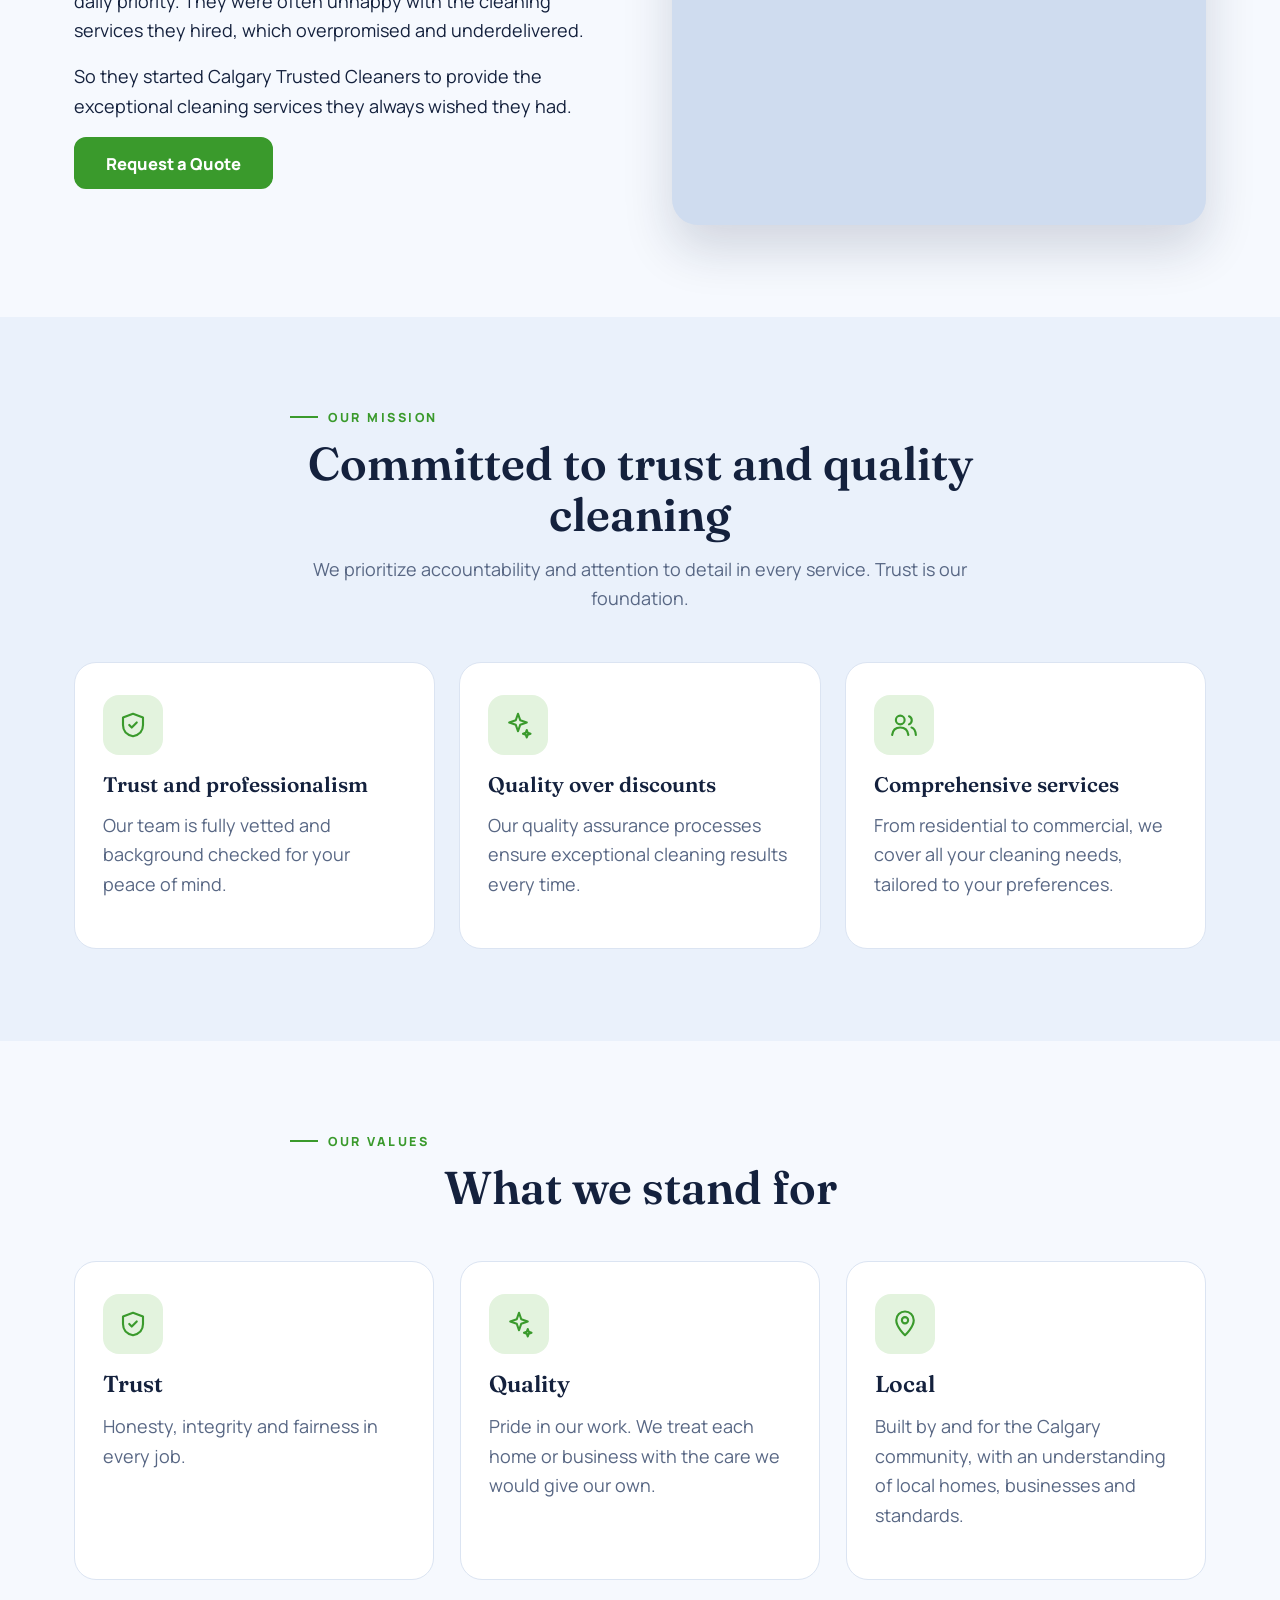
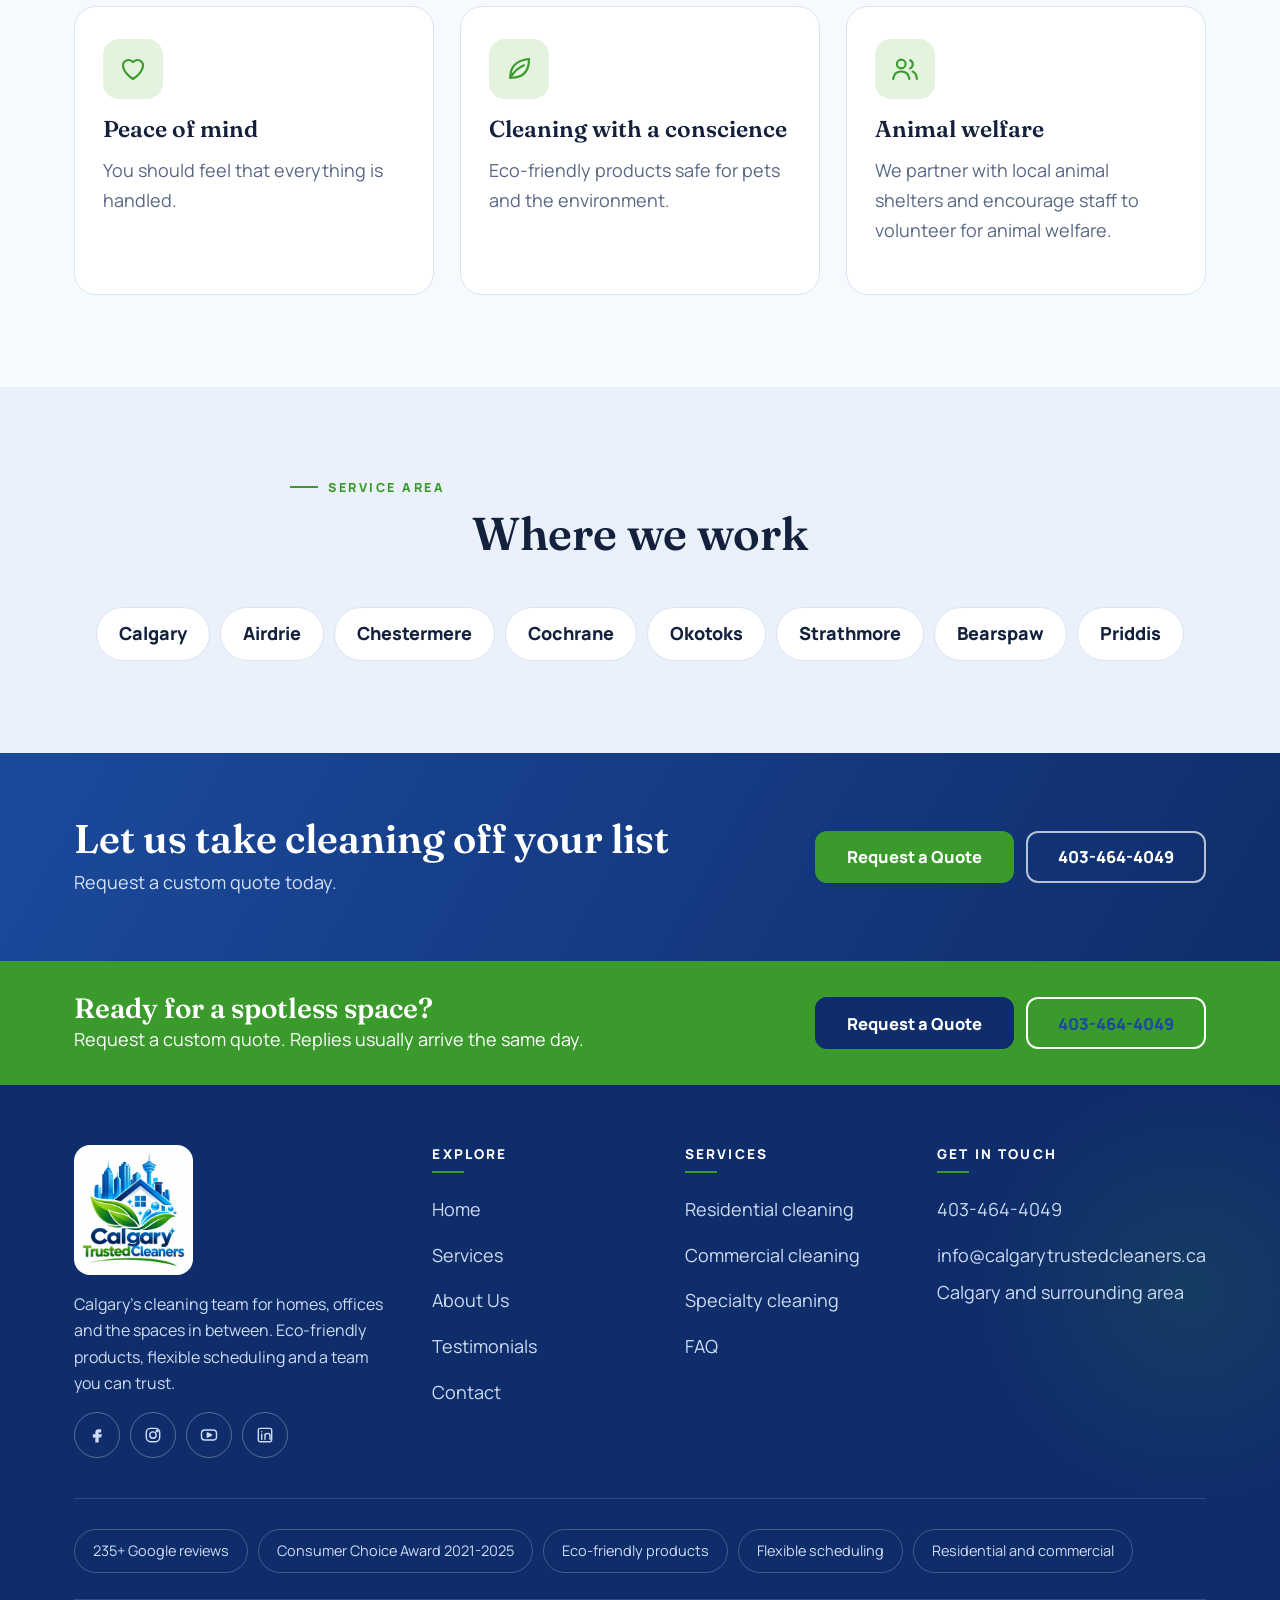
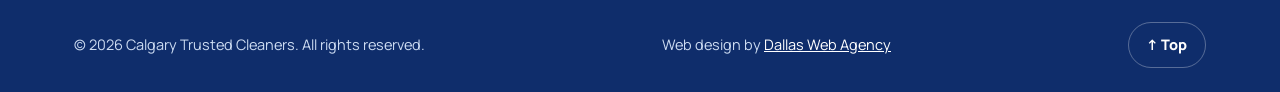
==== commit 31c49395: "Awards section: moving trust cards in dark band Co-Authored-By: Claude Sonnet 5.5 <noreply@anthropic" ====
--- a/about.html
+++ b/about.html
@@ -1,8 +1,8 @@
 <!doctype html><html lang="en-CA" class="js"><head><meta charset="utf-8"><meta name="viewport" content="width=device-width,initial-scale=1"><title>About Us | Calgary Trusted Cleaners</title><meta name="description" content="Our story, mission and values. Built by and for the Calgary community with eco-friendly products, a vetted team and honest, quality service."><meta name="theme-color" content="#1b4a9c"><link rel="icon" href="assets/logo.webp">
-<link rel="preconnect" href="https://fonts.googleapis.com"><link rel="preconnect" href="https://fonts.gstatic.com" crossorigin><link href="https://fonts.googleapis.com/css2?family=Fraunces:ital,wght@0,500;0,600;0,700;1,500&family=Manrope:wght@400;600;700;800&display=swap" rel="stylesheet"><link rel="stylesheet" href="assets/style.css?v=2"></head><body id="top"><div class="progress" aria-hidden="true"></div>
+<link rel="preconnect" href="https://fonts.googleapis.com"><link rel="preconnect" href="https://fonts.gstatic.com" crossorigin><link href="https://fonts.googleapis.com/css2?family=Fraunces:ital,wght@0,500;0,600;0,700;1,500&family=Manrope:wght@400;600;700;800&display=swap" rel="stylesheet"><link rel="stylesheet" href="assets/style.css?v=3"></head><body id="top"><div class="progress" aria-hidden="true"></div>
 <div class="topbar"><div class="wrap"><span>Serving Calgary, Airdrie, Chestermere, Cochrane, Okotoks, Strathmore, Bearspaw and Priddis</span><span>Call <a href="tel:+14034644049">403-464-4049</a> for a quote</span></div></div>
 <header class="site"><div class="wrap nav"><a class="logo" href="index.html" aria-label="Calgary Trusted Cleaners home"><img src="assets/logo.webp" alt="Calgary Trusted Cleaners" width="640" height="640"></a><nav aria-label="Main"><ul class="menu" id="menu"><li><a href="index.html">Home</a></li><li><a href="services.html">Services</a></li><li><a href="about.html" class="on">About Us</a></li><li><a href="testimonials.html">Testimonials</a></li><li><a href="contact.html">Contact</a></li></ul></nav><div class="cta"><a class="tel" href="tel:+14034644049">403-464-4049</a><a class="btn sm br" href="contact.html#quote">Get a Quote</a><button class="burger" aria-label="Menu" aria-expanded="false" aria-controls="menu"><span></span><span></span><span></span></button></div></div></header><section class="hero2" style="padding:70px 0 70px"><div class="bgimg" style="background-image:url(https://calgarytrustedcleaners.com/wp-content/uploads/2026/03/a-housekeeper-in-uniform-cleans-a-wooden.jpeg)"></div><div class="wrap" style="grid-template-columns:1fr"><div><div class="eyebrow">About us</div><h1 style="max-width:18ch">The cleaning service we always wished we had</h1><p class="lead">Built by and for the Calgary community.</p></div></div></section>
-<div class="awards"><div class="wrap"><b>Award-winning cleaning, five years running</b><div class="row"><img src="https://calgarytrustedcleaners.com/wp-content/uploads/2026/03/Consumer-Award-2025.jpg" alt="Consumer Choice Award 2025" loading="lazy"><img src="https://calgarytrustedcleaners.com/wp-content/uploads/2026/03/CTC-hp-Body-Section01-image01-consumerChoice-award.jpg" alt="Consumer Choice Award 2023" loading="lazy"><img src="https://calgarytrustedcleaners.com/wp-content/uploads/2026/03/Southern_ALBERTA_2022_2_YR_TAG-188w.webp" alt="Consumer Choice Award 2022" loading="lazy"><img src="https://calgarytrustedcleaners.com/wp-content/uploads/2026/03/CTC-hp-Body-Section01-image03-award.jpg" alt="Best in Class Award" loading="lazy"><img src="https://calgarytrustedcleaners.com/wp-content/uploads/2026/03/CTC-hp-Body-Section01-image04-award.webp" alt="Commercial Cleaning Certificate" loading="lazy"><img src="https://calgarytrustedcleaners.com/wp-content/uploads/2026/03/CTC-ourStory-section07-ACE-logo.jpg" alt="Excellence in Cleaning" loading="lazy"></div></div></div>
+<section class="aws"><div class="wrap"><div class="head" style="margin-bottom:34px"><div class="eyebrow">Award-winning and trusted</div><h2>Proudly recognized. <em>Trusted by Calgary.</em></h2></div></div><div class="awm"><div class="awt"><div class="ac"><div class="ai gi"><svg viewBox="0 0 24 24" fill="none" stroke="currentColor" stroke-width="1.7" stroke-linecap="round" stroke-linejoin="round" aria-hidden="true"><path d="M12 3l2.700 5.600 6.100.9-4.400 4.300 1 6.100L12 17l-5.400 2.900 1-6.100L3.200 9.500l6.100-.9z"/></svg><strong>235+</strong></div><b>5 star <em>rating</em></b><span>235+ five-star reviews on Google</span></div><div class="ac"><div class="ai"><img src="https://calgarytrustedcleaners.com/wp-content/uploads/2026/03/Consumer-Award-2025.jpg" alt="Consumer Choice Award 2025" loading="lazy"></div><b>5 year <em>winner</em></b><span>Consumer Choice Award for Business Excellence, Janitorial Services, Southern Alberta</span></div><div class="ac"><div class="ai"><img src="https://calgarytrustedcleaners.com/wp-content/uploads/2026/03/CTC-hp-Body-Section01-image01-consumerChoice-award.jpg" alt="Consumer Choice Award 2023" loading="lazy"></div><b>Consumer <em>Choice</em></b><span>Business Excellence in Janitorial Services, Southern Alberta</span></div><div class="ac"><div class="ai"><img src="https://calgarytrustedcleaners.com/wp-content/uploads/2026/03/Southern_ALBERTA_2022_2_YR_TAG-188w.webp" alt="Consumer Choice Award 2022" loading="lazy"></div><b>2022 <em>award</em></b><span>Southern Alberta Consumer Choice Award</span></div><div class="ac"><div class="ai"><img src="https://calgarytrustedcleaners.com/wp-content/uploads/2026/03/CTC-hp-Body-Section01-image03-award.jpg" alt="Best in Class Award" loading="lazy"></div><b>Best in <em>Class</em></b><span>Best in Class Award</span></div><div class="ac"><div class="ai"><img src="https://calgarytrustedcleaners.com/wp-content/uploads/2026/03/CTC-hp-Body-Section01-image04-award.webp" alt="Commercial Cleaning Certificate" loading="lazy"></div><b>Commercial <em>certified</em></b><span>Commercial Cleaning Certificate</span></div><div class="ac"><div class="ai"><img src="https://calgarytrustedcleaners.com/wp-content/uploads/2026/03/CTC-ourStory-section07-ACE-logo.jpg" alt="Excellence in Cleaning" loading="lazy"></div><b>Excellence in <em>Cleaning</em></b><span>Recognized for excellence in cleaning</span></div><div class="ac"><div class="ai gi"><svg viewBox="0 0 24 24" fill="none" stroke="currentColor" stroke-width="1.7" stroke-linecap="round" stroke-linejoin="round" aria-hidden="true"><path d="M12 3l2.700 5.600 6.100.9-4.400 4.300 1 6.100L12 17l-5.400 2.900 1-6.100L3.200 9.500l6.100-.9z"/></svg><strong>235+</strong></div><b>5 star <em>rating</em></b><span>235+ five-star reviews on Google</span></div><div class="ac"><div class="ai"><img src="https://calgarytrustedcleaners.com/wp-content/uploads/2026/03/Consumer-Award-2025.jpg" alt="Consumer Choice Award 2025" loading="lazy"></div><b>5 year <em>winner</em></b><span>Consumer Choice Award for Business Excellence, Janitorial Services, Southern Alberta</span></div><div class="ac"><div class="ai"><img src="https://calgarytrustedcleaners.com/wp-content/uploads/2026/03/CTC-hp-Body-Section01-image01-consumerChoice-award.jpg" alt="Consumer Choice Award 2023" loading="lazy"></div><b>Consumer <em>Choice</em></b><span>Business Excellence in Janitorial Services, Southern Alberta</span></div><div class="ac"><div class="ai"><img src="https://calgarytrustedcleaners.com/wp-content/uploads/2026/03/Southern_ALBERTA_2022_2_YR_TAG-188w.webp" alt="Consumer Choice Award 2022" loading="lazy"></div><b>2022 <em>award</em></b><span>Southern Alberta Consumer Choice Award</span></div><div class="ac"><div class="ai"><img src="https://calgarytrustedcleaners.com/wp-content/uploads/2026/03/CTC-hp-Body-Section01-image03-award.jpg" alt="Best in Class Award" loading="lazy"></div><b>Best in <em>Class</em></b><span>Best in Class Award</span></div><div class="ac"><div class="ai"><img src="https://calgarytrustedcleaners.com/wp-content/uploads/2026/03/CTC-hp-Body-Section01-image04-award.webp" alt="Commercial Cleaning Certificate" loading="lazy"></div><b>Commercial <em>certified</em></b><span>Commercial Cleaning Certificate</span></div><div class="ac"><div class="ai"><img src="https://calgarytrustedcleaners.com/wp-content/uploads/2026/03/CTC-ourStory-section07-ACE-logo.jpg" alt="Excellence in Cleaning" loading="lazy"></div><b>Excellence in <em>Cleaning</em></b><span>Recognized for excellence in cleaning</span></div></div></div><div class="wrap"><ul class="awn"><li><svg viewBox="0 0 24 24" fill="none" stroke="currentColor" stroke-width="1.7" stroke-linecap="round" stroke-linejoin="round" aria-hidden="true"><path d="M12 20s-8-5-8-11a4.500 4.500 0 0 1 8-2.500A4.500 4.500 0 0 1 20 9c0 6-8 11-8 11z"/></svg>Locally owned and operated in Calgary, Alberta</li><li><svg viewBox="0 0 24 24" fill="none" stroke="currentColor" stroke-width="1.7" stroke-linecap="round" stroke-linejoin="round" aria-hidden="true"><path d="M12 3l8 3v6c0 5-3.500 8-8 9-4.500-1-8-4-8-9V6z"/><path d="M9 12l2 2 4-4"/></svg>Fully vetted and background-checked team</li><li><svg viewBox="0 0 24 24" fill="none" stroke="currentColor" stroke-width="1.7" stroke-linecap="round" stroke-linejoin="round" aria-hidden="true"><circle cx="12" cy="9" r="6"/><path d="M8.500 14L7 22l5-3 5 3-1.500-8"/></svg>Consumer Choice Award, Southern Alberta, 2021-2025</li></ul></div></section>
 <section><div class="wrap split"><div class="rv"><div class="eyebrow">Our story</div><h2>Why we started</h2><p>Our founders previously owned and ran three large health clubs, where keeping the facilities clean and welcoming was a daily priority. They were often unhappy with the cleaning services they hired, which overpromised and underdelivered.</p><p>So they started Calgary Trusted Cleaners to provide the exceptional cleaning services they always wished they had.</p><a class="btn br" href="contact.html#quote">Request a Quote</a></div><div class="pic rv" style="background-image:url(https://calgarytrustedcleaners.com/wp-content/uploads/2026/03/a-comprehensive-collection-of-professional-cleaning-tools-1024x628.jpeg)" role="img" aria-label="Professional cleaning tools"></div></div></section>
 <section class="soft"><div class="wrap"><div class="head"><div class="eyebrow">Our mission</div><h2>Committed to trust and quality cleaning</h2><p>We prioritize accountability and attention to detail in every service. Trust is our foundation.</p></div><div class="mt"><article class="card rv"><div class="ic"><svg viewBox="0 0 24 24" fill="none" stroke="currentColor" stroke-width="1.7" stroke-linecap="round" stroke-linejoin="round" aria-hidden="true"><path d="M12 3l8 3v6c0 5-3.500 8-8 9-4.500-1-8-4-8-9V6z"/><path d="M9 12l2 2 4-4"/></svg></div><h3>Trust and professionalism</h3><p>Our team is fully vetted and background checked for your peace of mind.</p></article><article class="card rv"><div class="ic"><svg viewBox="0 0 24 24" fill="none" stroke="currentColor" stroke-width="1.7" stroke-linecap="round" stroke-linejoin="round" aria-hidden="true"><path d="M12 3l1.800 5.200L19 10l-5.200 1.800L12 17l-1.800-5.200L5 10l5.200-1.800z"/><path d="M19 16l.8 2.200L22 19l-2.200.8L19 22l-.8-2.200L16 19l2.200-.8z"/></svg></div><h3>Quality over discounts</h3><p>Our quality assurance processes ensure exceptional cleaning results every time.</p></article><article class="card rv"><div class="ic"><svg viewBox="0 0 24 24" fill="none" stroke="currentColor" stroke-width="1.7" stroke-linecap="round" stroke-linejoin="round" aria-hidden="true"><circle cx="9" cy="8" r="3.500"/><path d="M2.500 20c.5-4 3-6 6.500-6s6 2 6.500 6M16 5a3.500 3.500 0 0 1 0 6.500M18 14c2 .5 3.200 2.500 3.500 6"/></svg></div><h3>Comprehensive services</h3><p>From residential to commercial, we cover all your cleaning needs, tailored to your preferences.</p></article></div></div></section>
 <section><div class="wrap"><div class="head"><div class="eyebrow">Our values</div><h2>What we stand for</h2></div><div class="grid3"><article class="card rv"><div class="ic"><svg viewBox="0 0 24 24" fill="none" stroke="currentColor" stroke-width="1.7" stroke-linecap="round" stroke-linejoin="round" aria-hidden="true"><path d="M12 3l8 3v6c0 5-3.500 8-8 9-4.500-1-8-4-8-9V6z"/><path d="M9 12l2 2 4-4"/></svg></div><h3>Trust</h3><p>Honesty, integrity and fairness in every job.</p></article><article class="card rv"><div class="ic"><svg viewBox="0 0 24 24" fill="none" stroke="currentColor" stroke-width="1.7" stroke-linecap="round" stroke-linejoin="round" aria-hidden="true"><path d="M12 3l1.800 5.200L19 10l-5.200 1.800L12 17l-1.800-5.200L5 10l5.200-1.800z"/><path d="M19 16l.8 2.200L22 19l-2.200.8L19 22l-.8-2.200L16 19l2.200-.8z"/></svg></div><h3>Quality</h3><p>Pride in our work. We treat each home or business with the care we would give our own.</p></article><article class="card rv"><div class="ic"><svg viewBox="0 0 24 24" fill="none" stroke="currentColor" stroke-width="1.7" stroke-linecap="round" stroke-linejoin="round" aria-hidden="true"><path d="M12 21s-7-6.500-7-12a7 7 0 0 1 14 0c0 5.500-7 12-7 12z"/><circle cx="12" cy="9" r="2.500"/></svg></div><h3>Local</h3><p>Built by and for the Calgary community, with an understanding of local homes, businesses and standards.</p></article><article class="card rv"><div class="ic"><svg viewBox="0 0 24 24" fill="none" stroke="currentColor" stroke-width="1.7" stroke-linecap="round" stroke-linejoin="round" aria-hidden="true"><path d="M12 20s-8-5-8-11a4.500 4.500 0 0 1 8-2.500A4.500 4.500 0 0 1 20 9c0 6-8 11-8 11z"/></svg></div><h3>Peace of mind</h3><p>You should feel that everything is handled.</p></article><article class="card rv"><div class="ic"><svg viewBox="0 0 24 24" fill="none" stroke="currentColor" stroke-width="1.7" stroke-linecap="round" stroke-linejoin="round" aria-hidden="true"><path d="M5 19C5 10 10 5 20 4c0 10-5 15-14 15z"/><path d="M5 19c3-5 6-8 11-10"/></svg></div><h3>Cleaning with a conscience</h3><p>Eco-friendly products safe for pets and the environment.</p></article><article class="card rv"><div class="ic"><svg viewBox="0 0 24 24" fill="none" stroke="currentColor" stroke-width="1.7" stroke-linecap="round" stroke-linejoin="round" aria-hidden="true"><circle cx="9" cy="8" r="3.500"/><path d="M2.500 20c.5-4 3-6 6.500-6s6 2 6.500 6M16 5a3.500 3.500 0 0 1 0 6.500M18 14c2 .5 3.200 2.500 3.500 6"/></svg></div><h3>Animal welfare</h3><p>We partner with local animal shelters and encourage staff to volunteer for animal welfare.</p></article></div></div></section>
--- a/assets/style.css
+++ b/assets/style.css
@@ -64,3 +64,10 @@
 @media(max-width:480px){.logo img{height:54px}}
 .awards img{font-size:11px;line-height:1.2;min-width:74px;max-width:150px;object-fit:contain}
 @media(max-width:760px){.awards .row{gap:10px}.awards img{height:56px;max-width:110px}}
+.aws{background:#07163a;color:#fff;padding:84px 0;position:relative;overflow:hidden}.aws:before{content:"";position:absolute;inset:auto -10% -40% -10%;height:70%;background:radial-gradient(ellipse at 50% 100%,rgba(58,154,44,.28),transparent 65%)}.aws .head{position:relative}.aws h2{color:#fff;text-transform:none}.aws h2 em{color:#a8e08f;font-style:normal}.aws .eyebrow{color:#a8e08f}.aws .eyebrow:before{background:#a8e08f}
+.awm{overflow:hidden;position:relative;-webkit-mask-image:linear-gradient(90deg,transparent,#000 5%,#000 95%,transparent);mask-image:linear-gradient(90deg,transparent,#000 5%,#000 95%,transparent)}.awt{display:flex;gap:20px;width:max-content;animation:mq 45s linear infinite;padding:4px 0}.awm:hover .awt{animation-play-state:paused}
+.ac{width:300px;flex:none;border:1px solid rgba(168,224,143,.28);border-radius:26px;padding:26px 22px 28px;text-align:center;background:linear-gradient(180deg,rgba(255,255,255,.05),rgba(255,255,255,.01));display:flex;flex-direction:column;align-items:center;gap:6px;transition:transform .3s,border-color .3s}.ac:hover{transform:translateY(-6px);border-color:#a8e08f}
+.ai{width:150px;height:150px;border-radius:20px;background:#fff;display:grid;place-items:center;padding:10px;margin-bottom:12px;overflow:hidden}.ai img{max-width:100%;max-height:100%;object-fit:contain;font-size:11px}.ai.gi{background:linear-gradient(160deg,#143a86,#0f2d6b);color:#f5c542;flex-direction:column;gap:2px}.ai.gi svg{width:62px;height:62px;fill:#f5c542}.ai.gi strong{font:700 30px var(--hf);color:#fff;line-height:1}
+.ac b{font:800 21px var(--bf);text-transform:uppercase;letter-spacing:.02em}.ac b em{color:#a8e08f;font-style:normal}.ac span{color:#cddcf2;font-size:15.5px;line-height:1.4}
+.awn{list-style:none;margin:40px 0 0;padding:0;display:flex;gap:14px 36px;justify-content:center;flex-wrap:wrap;position:relative}.awn li{display:flex;align-items:center;gap:10px;font-weight:700;color:#e6eefc}.awn svg{width:26px;height:26px;color:#a8e08f}
+@media(max-width:760px){.aws{padding:60px 0}.ac{width:250px}.ai{width:124px;height:124px}.awn{flex-direction:column;align-items:flex-start;gap:12px}}
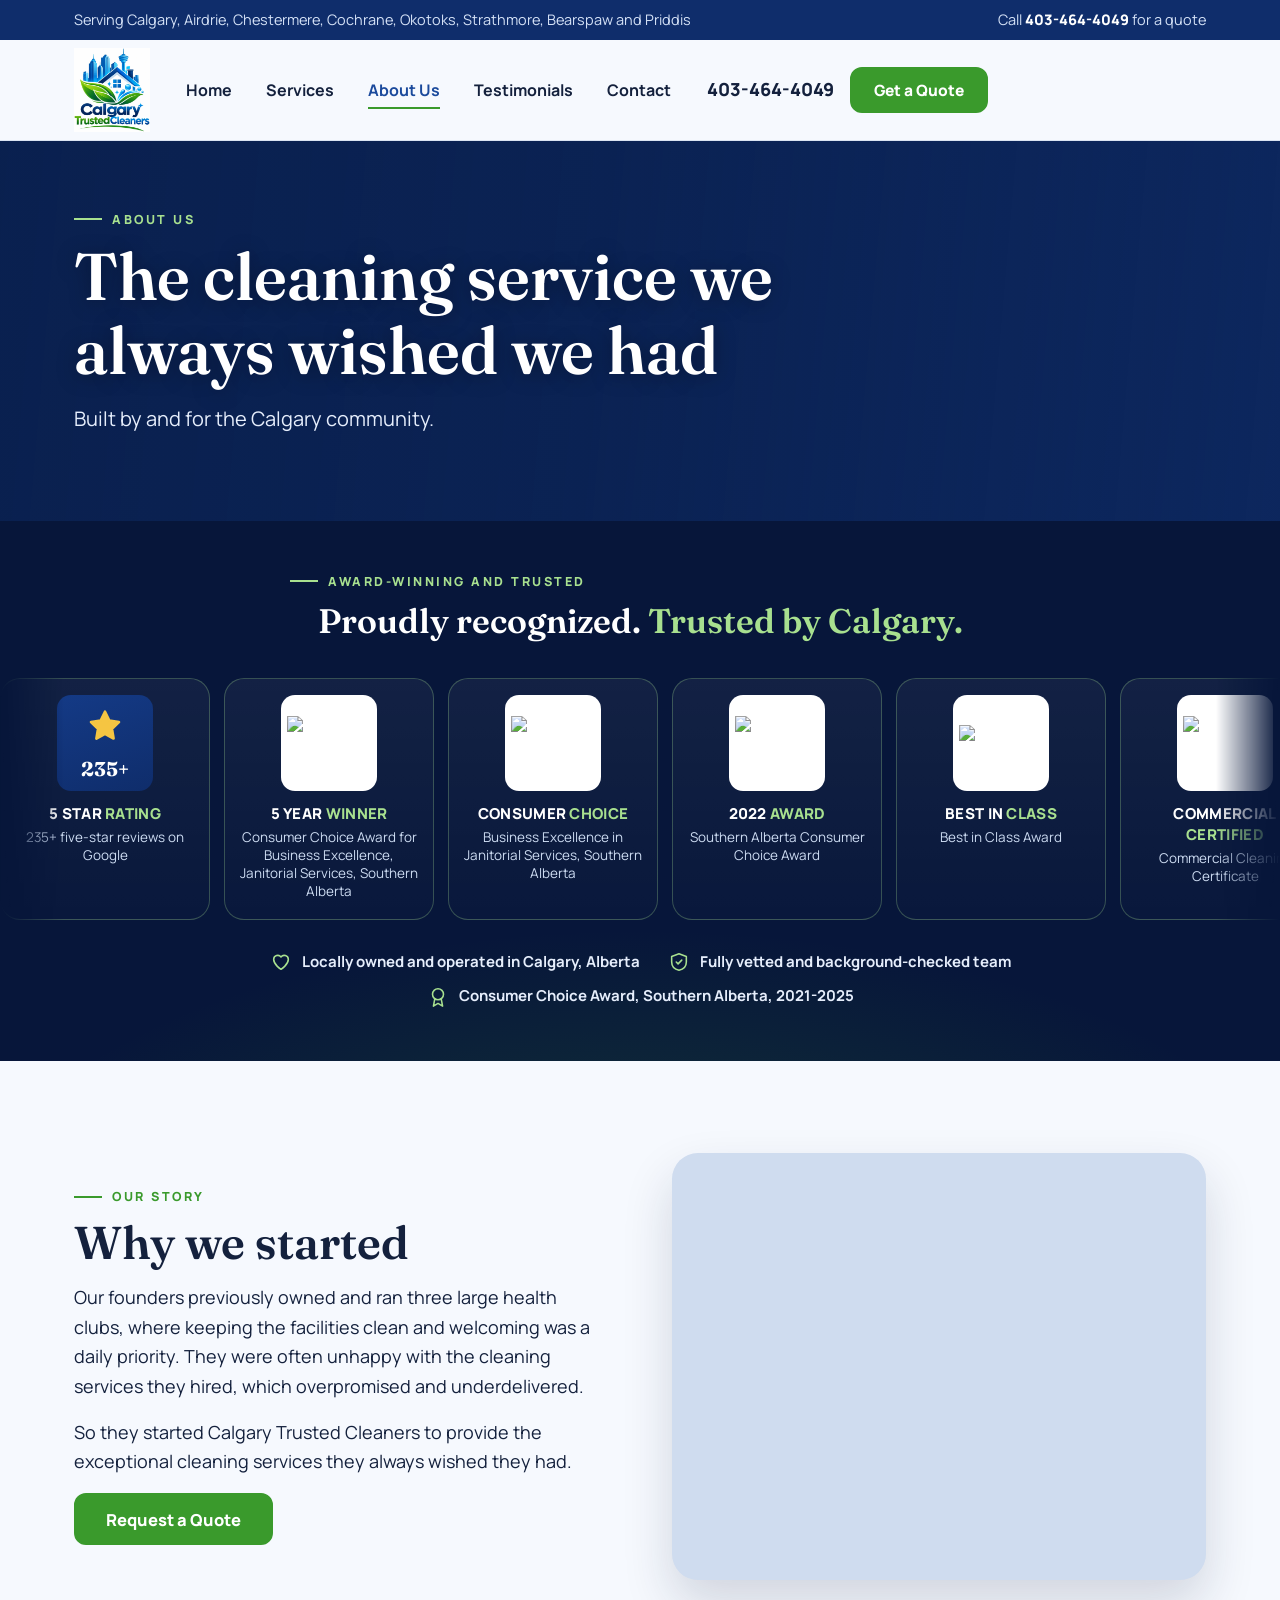
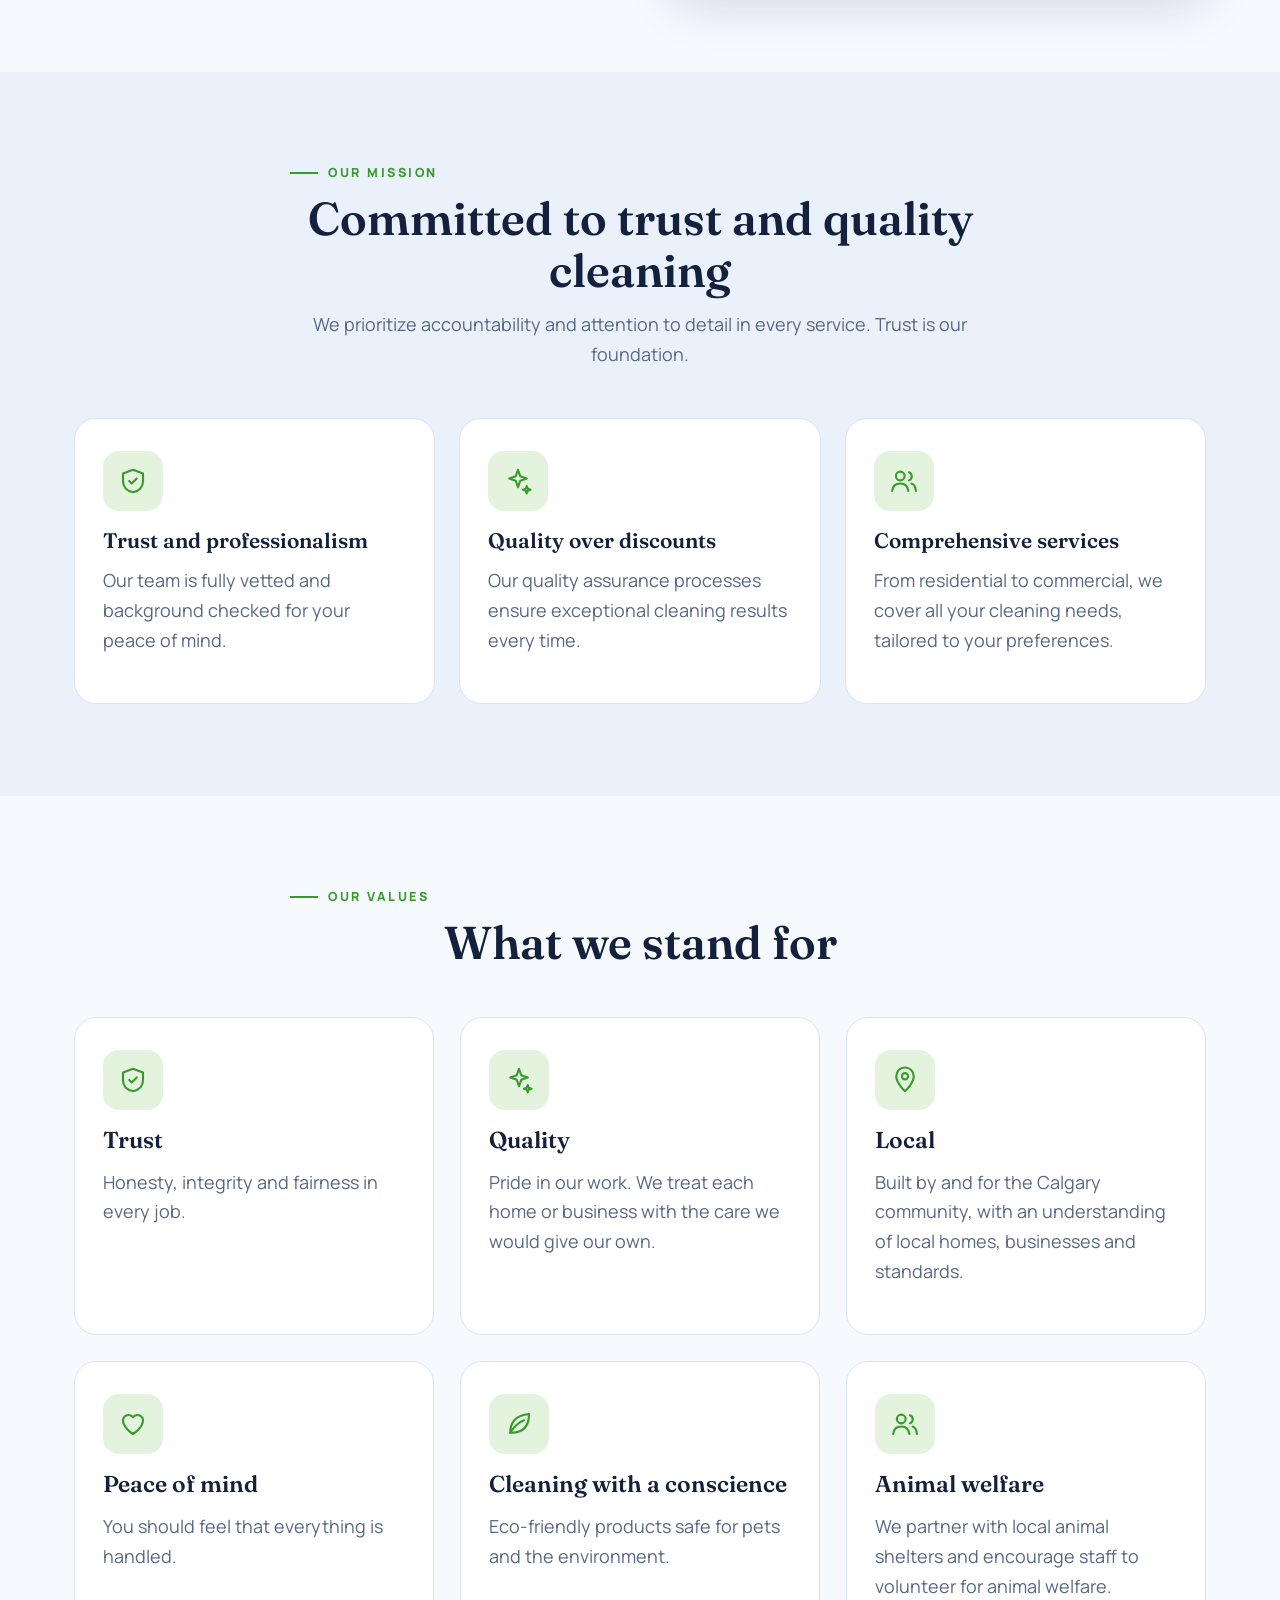
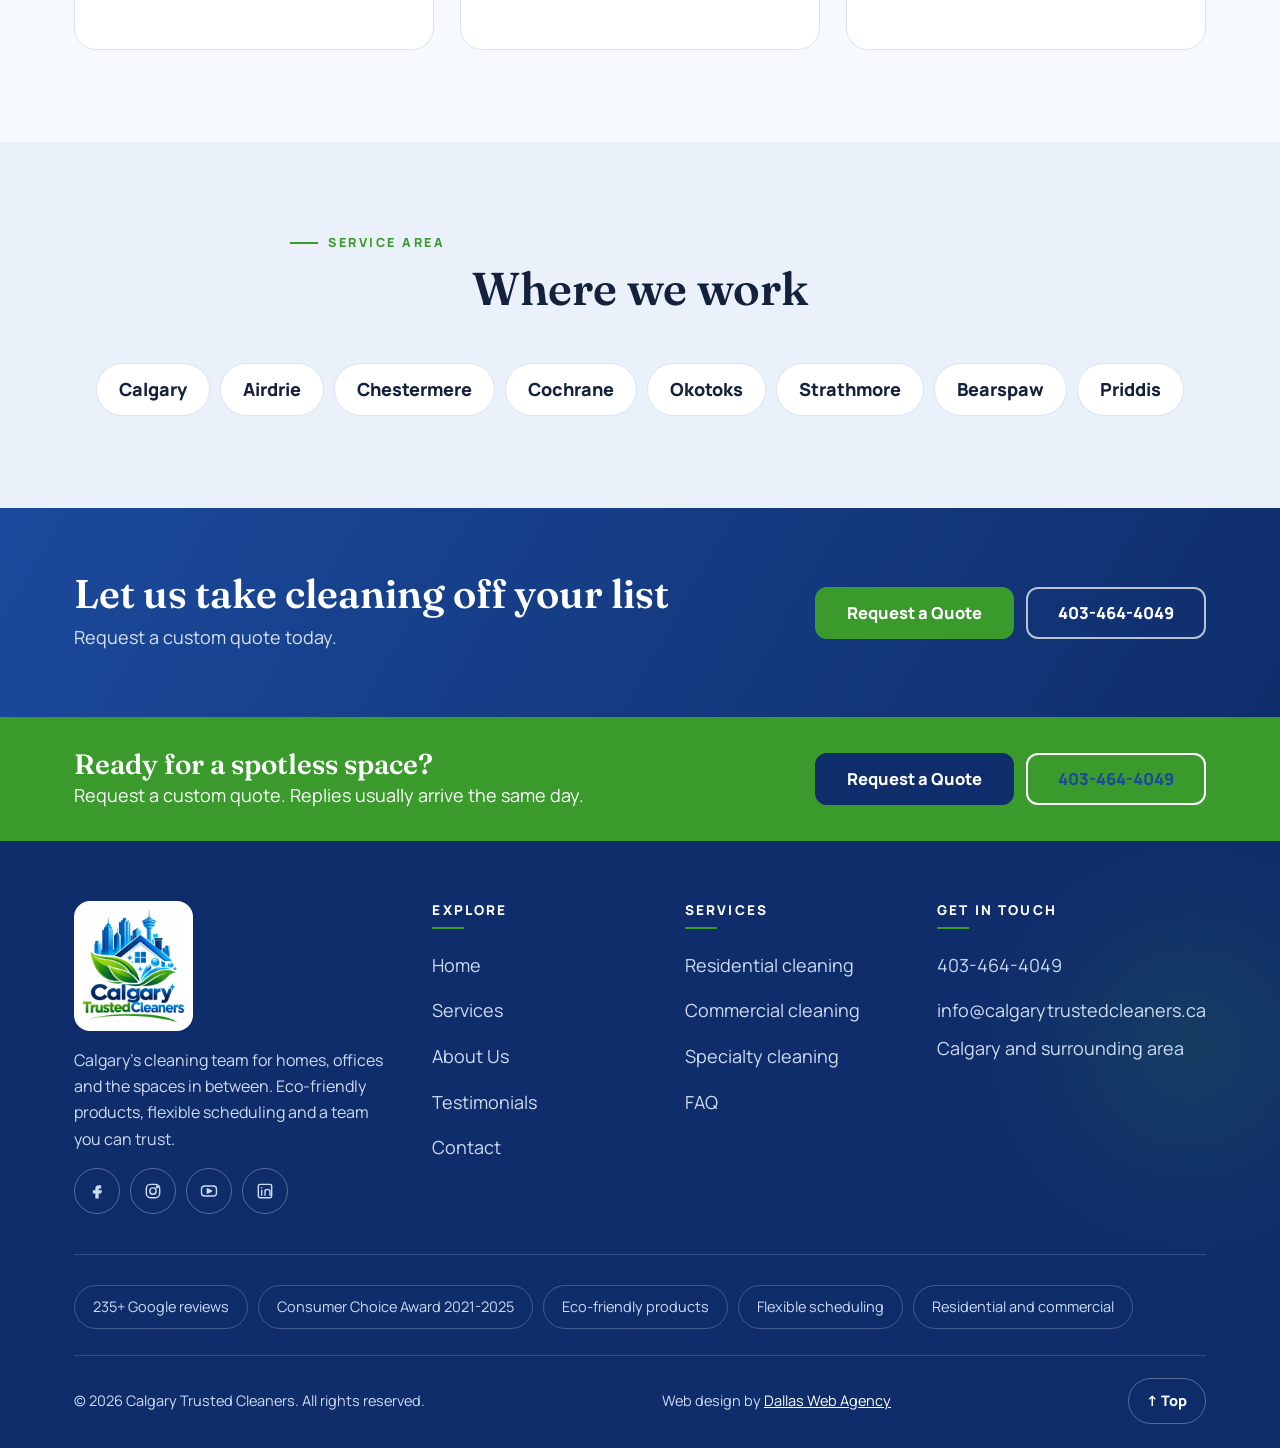
==== commit 3a6704f4: "Make awards section more compact Co-Authored-By: Claude Sonnet 5.5 <noreply@anthropic.com> Claude-Se" ====
--- a/about.html
+++ b/about.html
@@ -1,5 +1,5 @@
 <!doctype html><html lang="en-CA" class="js"><head><meta charset="utf-8"><meta name="viewport" content="width=device-width,initial-scale=1"><title>About Us | Calgary Trusted Cleaners</title><meta name="description" content="Our story, mission and values. Built by and for the Calgary community with eco-friendly products, a vetted team and honest, quality service."><meta name="theme-color" content="#1b4a9c"><link rel="icon" href="assets/logo.webp">
-<link rel="preconnect" href="https://fonts.googleapis.com"><link rel="preconnect" href="https://fonts.gstatic.com" crossorigin><link href="https://fonts.googleapis.com/css2?family=Fraunces:ital,wght@0,500;0,600;0,700;1,500&family=Manrope:wght@400;600;700;800&display=swap" rel="stylesheet"><link rel="stylesheet" href="assets/style.css?v=3"></head><body id="top"><div class="progress" aria-hidden="true"></div>
+<link rel="preconnect" href="https://fonts.googleapis.com"><link rel="preconnect" href="https://fonts.gstatic.com" crossorigin><link href="https://fonts.googleapis.com/css2?family=Fraunces:ital,wght@0,500;0,600;0,700;1,500&family=Manrope:wght@400;600;700;800&display=swap" rel="stylesheet"><link rel="stylesheet" href="assets/style.css?v=4"></head><body id="top"><div class="progress" aria-hidden="true"></div>
 <div class="topbar"><div class="wrap"><span>Serving Calgary, Airdrie, Chestermere, Cochrane, Okotoks, Strathmore, Bearspaw and Priddis</span><span>Call <a href="tel:+14034644049">403-464-4049</a> for a quote</span></div></div>
 <header class="site"><div class="wrap nav"><a class="logo" href="index.html" aria-label="Calgary Trusted Cleaners home"><img src="assets/logo.webp" alt="Calgary Trusted Cleaners" width="640" height="640"></a><nav aria-label="Main"><ul class="menu" id="menu"><li><a href="index.html">Home</a></li><li><a href="services.html">Services</a></li><li><a href="about.html" class="on">About Us</a></li><li><a href="testimonials.html">Testimonials</a></li><li><a href="contact.html">Contact</a></li></ul></nav><div class="cta"><a class="tel" href="tel:+14034644049">403-464-4049</a><a class="btn sm br" href="contact.html#quote">Get a Quote</a><button class="burger" aria-label="Menu" aria-expanded="false" aria-controls="menu"><span></span><span></span><span></span></button></div></div></header><section class="hero2" style="padding:70px 0 70px"><div class="bgimg" style="background-image:url(https://calgarytrustedcleaners.com/wp-content/uploads/2026/03/a-housekeeper-in-uniform-cleans-a-wooden.jpeg)"></div><div class="wrap" style="grid-template-columns:1fr"><div><div class="eyebrow">About us</div><h1 style="max-width:18ch">The cleaning service we always wished we had</h1><p class="lead">Built by and for the Calgary community.</p></div></div></section>
 <section class="aws"><div class="wrap"><div class="head" style="margin-bottom:34px"><div class="eyebrow">Award-winning and trusted</div><h2>Proudly recognized. <em>Trusted by Calgary.</em></h2></div></div><div class="awm"><div class="awt"><div class="ac"><div class="ai gi"><svg viewBox="0 0 24 24" fill="none" stroke="currentColor" stroke-width="1.7" stroke-linecap="round" stroke-linejoin="round" aria-hidden="true"><path d="M12 3l2.700 5.600 6.100.9-4.400 4.300 1 6.100L12 17l-5.400 2.900 1-6.100L3.200 9.500l6.100-.9z"/></svg><strong>235+</strong></div><b>5 star <em>rating</em></b><span>235+ five-star reviews on Google</span></div><div class="ac"><div class="ai"><img src="https://calgarytrustedcleaners.com/wp-content/uploads/2026/03/Consumer-Award-2025.jpg" alt="Consumer Choice Award 2025" loading="lazy"></div><b>5 year <em>winner</em></b><span>Consumer Choice Award for Business Excellence, Janitorial Services, Southern Alberta</span></div><div class="ac"><div class="ai"><img src="https://calgarytrustedcleaners.com/wp-content/uploads/2026/03/CTC-hp-Body-Section01-image01-consumerChoice-award.jpg" alt="Consumer Choice Award 2023" loading="lazy"></div><b>Consumer <em>Choice</em></b><span>Business Excellence in Janitorial Services, Southern Alberta</span></div><div class="ac"><div class="ai"><img src="https://calgarytrustedcleaners.com/wp-content/uploads/2026/03/Southern_ALBERTA_2022_2_YR_TAG-188w.webp" alt="Consumer Choice Award 2022" loading="lazy"></div><b>2022 <em>award</em></b><span>Southern Alberta Consumer Choice Award</span></div><div class="ac"><div class="ai"><img src="https://calgarytrustedcleaners.com/wp-content/uploads/2026/03/CTC-hp-Body-Section01-image03-award.jpg" alt="Best in Class Award" loading="lazy"></div><b>Best in <em>Class</em></b><span>Best in Class Award</span></div><div class="ac"><div class="ai"><img src="https://calgarytrustedcleaners.com/wp-content/uploads/2026/03/CTC-hp-Body-Section01-image04-award.webp" alt="Commercial Cleaning Certificate" loading="lazy"></div><b>Commercial <em>certified</em></b><span>Commercial Cleaning Certificate</span></div><div class="ac"><div class="ai"><img src="https://calgarytrustedcleaners.com/wp-content/uploads/2026/03/CTC-ourStory-section07-ACE-logo.jpg" alt="Excellence in Cleaning" loading="lazy"></div><b>Excellence in <em>Cleaning</em></b><span>Recognized for excellence in cleaning</span></div><div class="ac"><div class="ai gi"><svg viewBox="0 0 24 24" fill="none" stroke="currentColor" stroke-width="1.7" stroke-linecap="round" stroke-linejoin="round" aria-hidden="true"><path d="M12 3l2.700 5.600 6.100.9-4.400 4.300 1 6.100L12 17l-5.400 2.900 1-6.100L3.200 9.500l6.100-.9z"/></svg><strong>235+</strong></div><b>5 star <em>rating</em></b><span>235+ five-star reviews on Google</span></div><div class="ac"><div class="ai"><img src="https://calgarytrustedcleaners.com/wp-content/uploads/2026/03/Consumer-Award-2025.jpg" alt="Consumer Choice Award 2025" loading="lazy"></div><b>5 year <em>winner</em></b><span>Consumer Choice Award for Business Excellence, Janitorial Services, Southern Alberta</span></div><div class="ac"><div class="ai"><img src="https://calgarytrustedcleaners.com/wp-content/uploads/2026/03/CTC-hp-Body-Section01-image01-consumerChoice-award.jpg" alt="Consumer Choice Award 2023" loading="lazy"></div><b>Consumer <em>Choice</em></b><span>Business Excellence in Janitorial Services, Southern Alberta</span></div><div class="ac"><div class="ai"><img src="https://calgarytrustedcleaners.com/wp-content/uploads/2026/03/Southern_ALBERTA_2022_2_YR_TAG-188w.webp" alt="Consumer Choice Award 2022" loading="lazy"></div><b>2022 <em>award</em></b><span>Southern Alberta Consumer Choice Award</span></div><div class="ac"><div class="ai"><img src="https://calgarytrustedcleaners.com/wp-content/uploads/2026/03/CTC-hp-Body-Section01-image03-award.jpg" alt="Best in Class Award" loading="lazy"></div><b>Best in <em>Class</em></b><span>Best in Class Award</span></div><div class="ac"><div class="ai"><img src="https://calgarytrustedcleaners.com/wp-content/uploads/2026/03/CTC-hp-Body-Section01-image04-award.webp" alt="Commercial Cleaning Certificate" loading="lazy"></div><b>Commercial <em>certified</em></b><span>Commercial Cleaning Certificate</span></div><div class="ac"><div class="ai"><img src="https://calgarytrustedcleaners.com/wp-content/uploads/2026/03/CTC-ourStory-section07-ACE-logo.jpg" alt="Excellence in Cleaning" loading="lazy"></div><b>Excellence in <em>Cleaning</em></b><span>Recognized for excellence in cleaning</span></div></div></div><div class="wrap"><ul class="awn"><li><svg viewBox="0 0 24 24" fill="none" stroke="currentColor" stroke-width="1.7" stroke-linecap="round" stroke-linejoin="round" aria-hidden="true"><path d="M12 20s-8-5-8-11a4.500 4.500 0 0 1 8-2.500A4.500 4.500 0 0 1 20 9c0 6-8 11-8 11z"/></svg>Locally owned and operated in Calgary, Alberta</li><li><svg viewBox="0 0 24 24" fill="none" stroke="currentColor" stroke-width="1.7" stroke-linecap="round" stroke-linejoin="round" aria-hidden="true"><path d="M12 3l8 3v6c0 5-3.500 8-8 9-4.500-1-8-4-8-9V6z"/><path d="M9 12l2 2 4-4"/></svg>Fully vetted and background-checked team</li><li><svg viewBox="0 0 24 24" fill="none" stroke="currentColor" stroke-width="1.7" stroke-linecap="round" stroke-linejoin="round" aria-hidden="true"><circle cx="12" cy="9" r="6"/><path d="M8.500 14L7 22l5-3 5 3-1.500-8"/></svg>Consumer Choice Award, Southern Alberta, 2021-2025</li></ul></div></section>
--- a/assets/style.css
+++ b/assets/style.css
@@ -71,3 +71,9 @@
 .ac b{font:800 21px var(--bf);text-transform:uppercase;letter-spacing:.02em}.ac b em{color:#a8e08f;font-style:normal}.ac span{color:#cddcf2;font-size:15.5px;line-height:1.4}
 .awn{list-style:none;margin:40px 0 0;padding:0;display:flex;gap:14px 36px;justify-content:center;flex-wrap:wrap;position:relative}.awn li{display:flex;align-items:center;gap:10px;font-weight:700;color:#e6eefc}.awn svg{width:26px;height:26px;color:#a8e08f}
 @media(max-width:760px){.aws{padding:60px 0}.ac{width:250px}.ai{width:124px;height:124px}.awn{flex-direction:column;align-items:flex-start;gap:12px}}
+/* awards: compact */
+.aws{padding:52px 0}.aws .head{margin-bottom:24px}.aws h2{font-size:clamp(24px,3vw,34px)}.awt{gap:14px}
+.ac{width:210px;border-radius:20px;padding:16px 14px 18px;gap:4px}.ai{width:96px;height:96px;border-radius:14px;padding:6px;margin-bottom:8px}.ai.gi svg{width:38px;height:38px}.ai.gi strong{font-size:20px}
+.ac b{font-size:15px}.ac span{font-size:13.5px;line-height:1.35}
+.awn{margin-top:26px;gap:10px 28px}.awn li{font-size:15px}.awn svg{width:22px;height:22px}
+@media(max-width:760px){.aws{padding:40px 0}.ac{width:180px}.ai{width:80px;height:80px}.ac b{font-size:14px}.ac span{font-size:13px}.awn li{font-size:14.5px}}
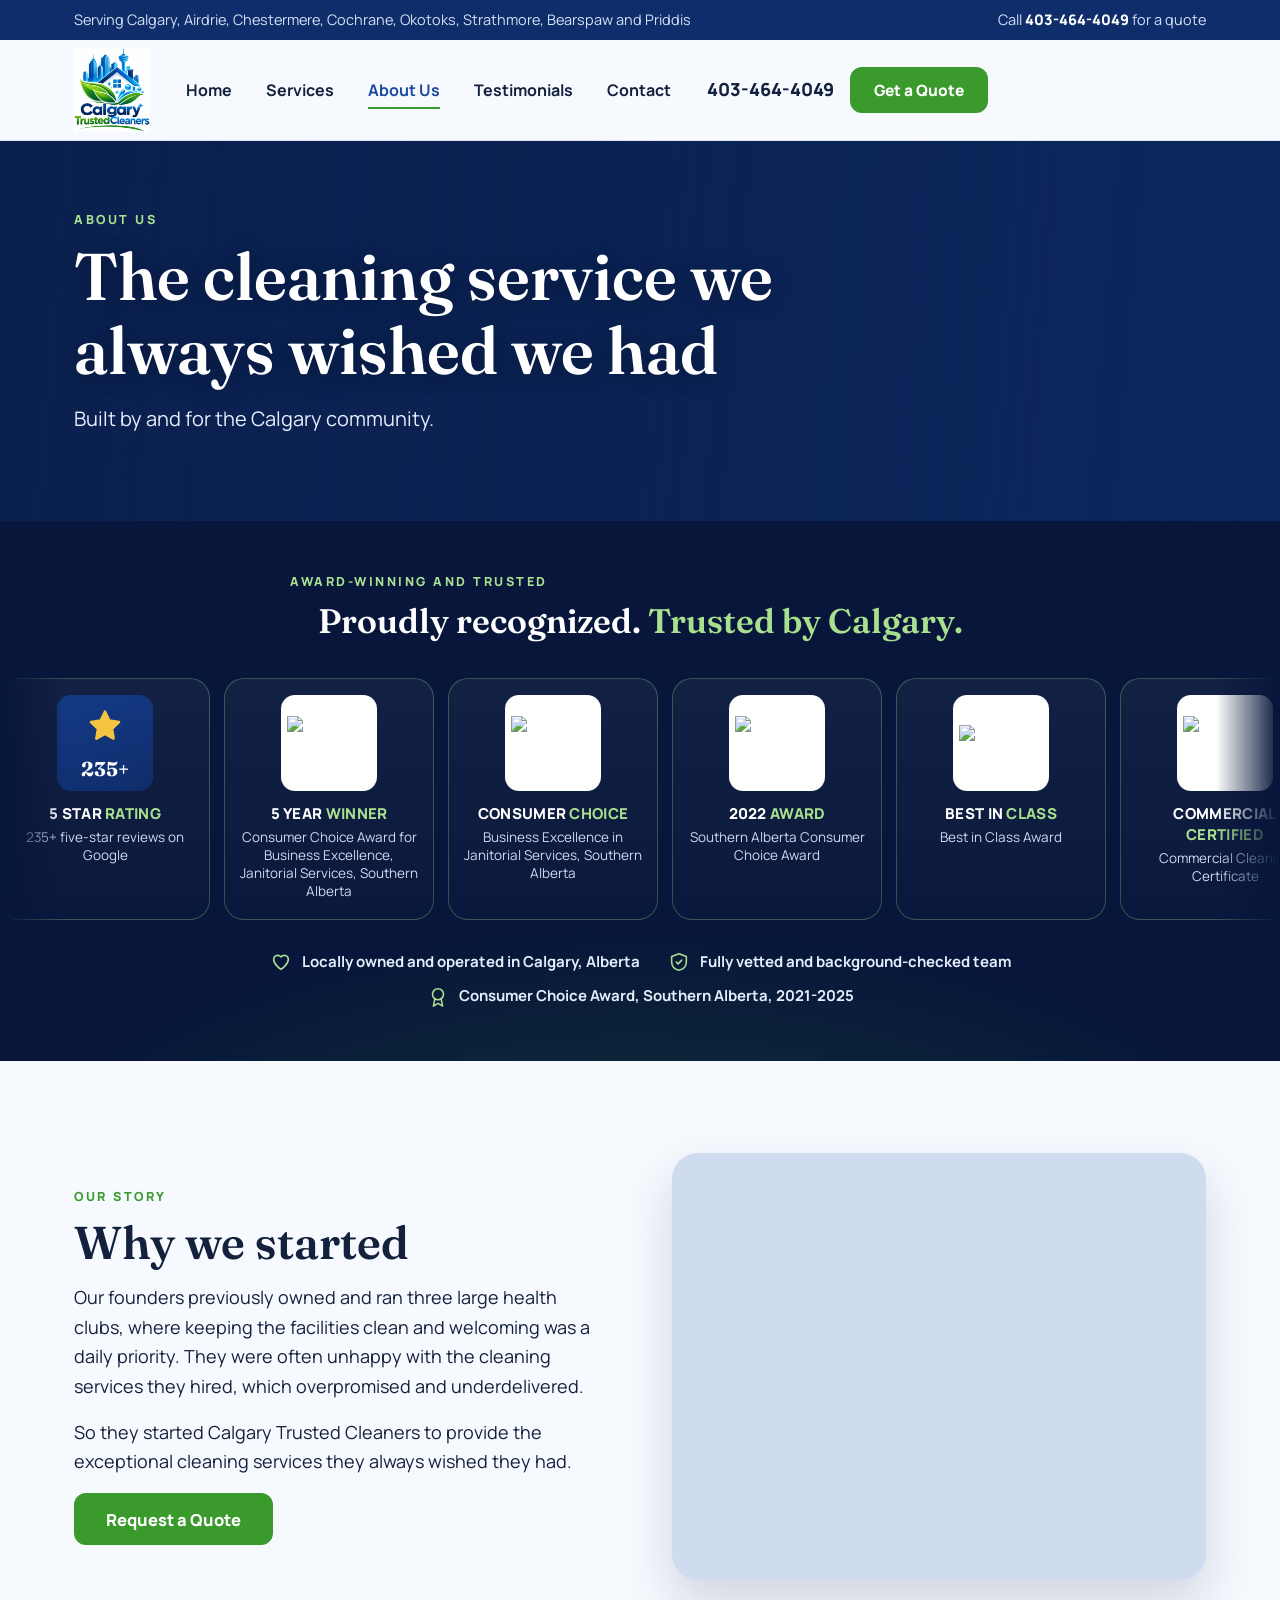
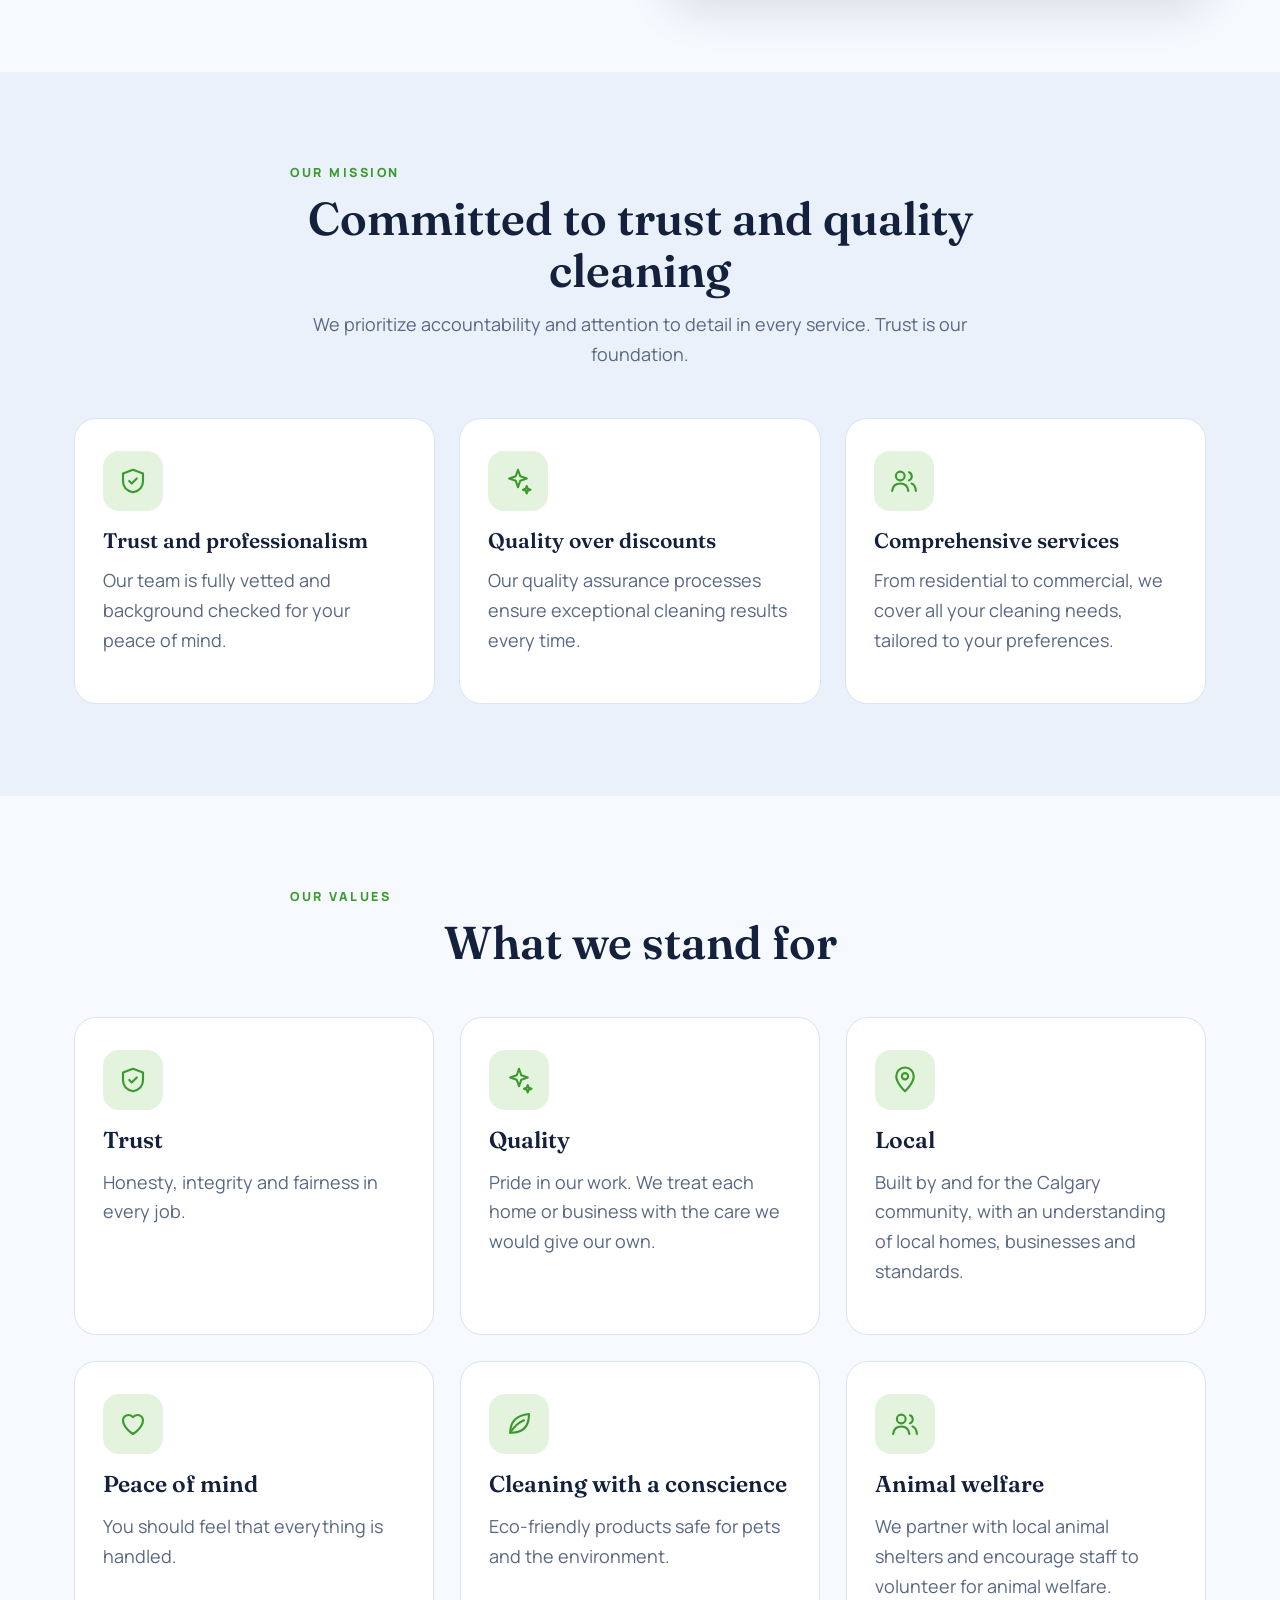
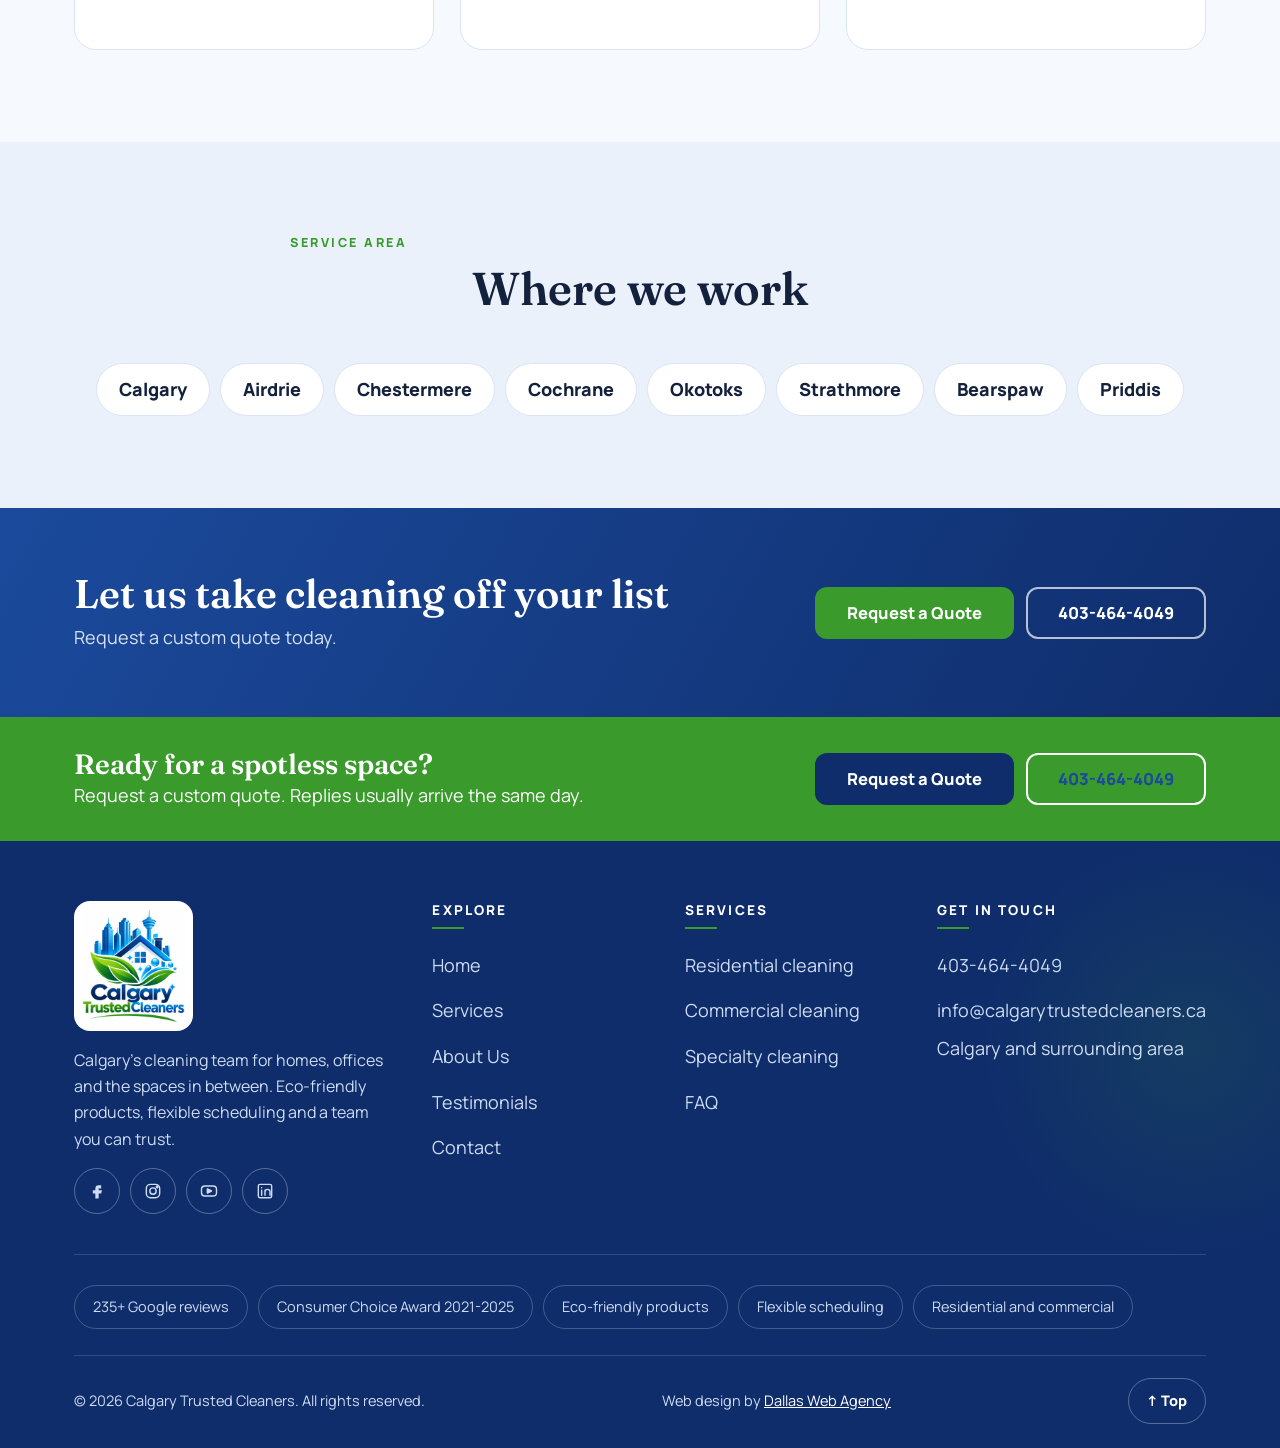
==== commit 9722ec18: "Remove dash before section labels Co-Authored-By: Claude Sonnet 5.5 <noreply@anthropic.com> Claude-S" ====
--- a/about.html
+++ b/about.html
@@ -1,5 +1,5 @@
 <!doctype html><html lang="en-CA" class="js"><head><meta charset="utf-8"><meta name="viewport" content="width=device-width,initial-scale=1"><title>About Us | Calgary Trusted Cleaners</title><meta name="description" content="Our story, mission and values. Built by and for the Calgary community with eco-friendly products, a vetted team and honest, quality service."><meta name="theme-color" content="#1b4a9c"><link rel="icon" href="assets/logo.webp">
-<link rel="preconnect" href="https://fonts.googleapis.com"><link rel="preconnect" href="https://fonts.gstatic.com" crossorigin><link href="https://fonts.googleapis.com/css2?family=Fraunces:ital,wght@0,500;0,600;0,700;1,500&family=Manrope:wght@400;600;700;800&display=swap" rel="stylesheet"><link rel="stylesheet" href="assets/style.css?v=4"></head><body id="top"><div class="progress" aria-hidden="true"></div>
+<link rel="preconnect" href="https://fonts.googleapis.com"><link rel="preconnect" href="https://fonts.gstatic.com" crossorigin><link href="https://fonts.googleapis.com/css2?family=Fraunces:ital,wght@0,500;0,600;0,700;1,500&family=Manrope:wght@400;600;700;800&display=swap" rel="stylesheet"><link rel="stylesheet" href="assets/style.css?v=6"></head><body id="top"><div class="progress" aria-hidden="true"></div>
 <div class="topbar"><div class="wrap"><span>Serving Calgary, Airdrie, Chestermere, Cochrane, Okotoks, Strathmore, Bearspaw and Priddis</span><span>Call <a href="tel:+14034644049">403-464-4049</a> for a quote</span></div></div>
 <header class="site"><div class="wrap nav"><a class="logo" href="index.html" aria-label="Calgary Trusted Cleaners home"><img src="assets/logo.webp" alt="Calgary Trusted Cleaners" width="640" height="640"></a><nav aria-label="Main"><ul class="menu" id="menu"><li><a href="index.html">Home</a></li><li><a href="services.html">Services</a></li><li><a href="about.html" class="on">About Us</a></li><li><a href="testimonials.html">Testimonials</a></li><li><a href="contact.html">Contact</a></li></ul></nav><div class="cta"><a class="tel" href="tel:+14034644049">403-464-4049</a><a class="btn sm br" href="contact.html#quote">Get a Quote</a><button class="burger" aria-label="Menu" aria-expanded="false" aria-controls="menu"><span></span><span></span><span></span></button></div></div></header><section class="hero2" style="padding:70px 0 70px"><div class="bgimg" style="background-image:url(https://calgarytrustedcleaners.com/wp-content/uploads/2026/03/a-housekeeper-in-uniform-cleans-a-wooden.jpeg)"></div><div class="wrap" style="grid-template-columns:1fr"><div><div class="eyebrow">About us</div><h1 style="max-width:18ch">The cleaning service we always wished we had</h1><p class="lead">Built by and for the Calgary community.</p></div></div></section>
 <section class="aws"><div class="wrap"><div class="head" style="margin-bottom:34px"><div class="eyebrow">Award-winning and trusted</div><h2>Proudly recognized. <em>Trusted by Calgary.</em></h2></div></div><div class="awm"><div class="awt"><div class="ac"><div class="ai gi"><svg viewBox="0 0 24 24" fill="none" stroke="currentColor" stroke-width="1.7" stroke-linecap="round" stroke-linejoin="round" aria-hidden="true"><path d="M12 3l2.700 5.600 6.100.9-4.400 4.300 1 6.100L12 17l-5.400 2.900 1-6.100L3.200 9.500l6.100-.9z"/></svg><strong>235+</strong></div><b>5 star <em>rating</em></b><span>235+ five-star reviews on Google</span></div><div class="ac"><div class="ai"><img src="https://calgarytrustedcleaners.com/wp-content/uploads/2026/03/Consumer-Award-2025.jpg" alt="Consumer Choice Award 2025" loading="lazy"></div><b>5 year <em>winner</em></b><span>Consumer Choice Award for Business Excellence, Janitorial Services, Southern Alberta</span></div><div class="ac"><div class="ai"><img src="https://calgarytrustedcleaners.com/wp-content/uploads/2026/03/CTC-hp-Body-Section01-image01-consumerChoice-award.jpg" alt="Consumer Choice Award 2023" loading="lazy"></div><b>Consumer <em>Choice</em></b><span>Business Excellence in Janitorial Services, Southern Alberta</span></div><div class="ac"><div class="ai"><img src="https://calgarytrustedcleaners.com/wp-content/uploads/2026/03/Southern_ALBERTA_2022_2_YR_TAG-188w.webp" alt="Consumer Choice Award 2022" loading="lazy"></div><b>2022 <em>award</em></b><span>Southern Alberta Consumer Choice Award</span></div><div class="ac"><div class="ai"><img src="https://calgarytrustedcleaners.com/wp-content/uploads/2026/03/CTC-hp-Body-Section01-image03-award.jpg" alt="Best in Class Award" loading="lazy"></div><b>Best in <em>Class</em></b><span>Best in Class Award</span></div><div class="ac"><div class="ai"><img src="https://calgarytrustedcleaners.com/wp-content/uploads/2026/03/CTC-hp-Body-Section01-image04-award.webp" alt="Commercial Cleaning Certificate" loading="lazy"></div><b>Commercial <em>certified</em></b><span>Commercial Cleaning Certificate</span></div><div class="ac"><div class="ai"><img src="https://calgarytrustedcleaners.com/wp-content/uploads/2026/03/CTC-ourStory-section07-ACE-logo.jpg" alt="Excellence in Cleaning" loading="lazy"></div><b>Excellence in <em>Cleaning</em></b><span>Recognized for excellence in cleaning</span></div><div class="ac"><div class="ai gi"><svg viewBox="0 0 24 24" fill="none" stroke="currentColor" stroke-width="1.7" stroke-linecap="round" stroke-linejoin="round" aria-hidden="true"><path d="M12 3l2.700 5.600 6.100.9-4.400 4.300 1 6.100L12 17l-5.400 2.900 1-6.100L3.200 9.500l6.100-.9z"/></svg><strong>235+</strong></div><b>5 star <em>rating</em></b><span>235+ five-star reviews on Google</span></div><div class="ac"><div class="ai"><img src="https://calgarytrustedcleaners.com/wp-content/uploads/2026/03/Consumer-Award-2025.jpg" alt="Consumer Choice Award 2025" loading="lazy"></div><b>5 year <em>winner</em></b><span>Consumer Choice Award for Business Excellence, Janitorial Services, Southern Alberta</span></div><div class="ac"><div class="ai"><img src="https://calgarytrustedcleaners.com/wp-content/uploads/2026/03/CTC-hp-Body-Section01-image01-consumerChoice-award.jpg" alt="Consumer Choice Award 2023" loading="lazy"></div><b>Consumer <em>Choice</em></b><span>Business Excellence in Janitorial Services, Southern Alberta</span></div><div class="ac"><div class="ai"><img src="https://calgarytrustedcleaners.com/wp-content/uploads/2026/03/Southern_ALBERTA_2022_2_YR_TAG-188w.webp" alt="Consumer Choice Award 2022" loading="lazy"></div><b>2022 <em>award</em></b><span>Southern Alberta Consumer Choice Award</span></div><div class="ac"><div class="ai"><img src="https://calgarytrustedcleaners.com/wp-content/uploads/2026/03/CTC-hp-Body-Section01-image03-award.jpg" alt="Best in Class Award" loading="lazy"></div><b>Best in <em>Class</em></b><span>Best in Class Award</span></div><div class="ac"><div class="ai"><img src="https://calgarytrustedcleaners.com/wp-content/uploads/2026/03/CTC-hp-Body-Section01-image04-award.webp" alt="Commercial Cleaning Certificate" loading="lazy"></div><b>Commercial <em>certified</em></b><span>Commercial Cleaning Certificate</span></div><div class="ac"><div class="ai"><img src="https://calgarytrustedcleaners.com/wp-content/uploads/2026/03/CTC-ourStory-section07-ACE-logo.jpg" alt="Excellence in Cleaning" loading="lazy"></div><b>Excellence in <em>Cleaning</em></b><span>Recognized for excellence in cleaning</span></div></div></div><div class="wrap"><ul class="awn"><li><svg viewBox="0 0 24 24" fill="none" stroke="currentColor" stroke-width="1.7" stroke-linecap="round" stroke-linejoin="round" aria-hidden="true"><path d="M12 20s-8-5-8-11a4.500 4.500 0 0 1 8-2.500A4.500 4.500 0 0 1 20 9c0 6-8 11-8 11z"/></svg>Locally owned and operated in Calgary, Alberta</li><li><svg viewBox="0 0 24 24" fill="none" stroke="currentColor" stroke-width="1.7" stroke-linecap="round" stroke-linejoin="round" aria-hidden="true"><path d="M12 3l8 3v6c0 5-3.500 8-8 9-4.500-1-8-4-8-9V6z"/><path d="M9 12l2 2 4-4"/></svg>Fully vetted and background-checked team</li><li><svg viewBox="0 0 24 24" fill="none" stroke="currentColor" stroke-width="1.7" stroke-linecap="round" stroke-linejoin="round" aria-hidden="true"><circle cx="12" cy="9" r="6"/><path d="M8.500 14L7 22l5-3 5 3-1.500-8"/></svg>Consumer Choice Award, Southern Alberta, 2021-2025</li></ul></div></section>
--- a/assets/style.css
+++ b/assets/style.css
@@ -77,3 +77,10 @@
 .ac b{font-size:15px}.ac span{font-size:13.5px;line-height:1.35}
 .awn{margin-top:26px;gap:10px 28px}.awn li{font-size:15px}.awn svg{width:22px;height:22px}
 @media(max-width:760px){.aws{padding:40px 0}.ac{width:180px}.ai{width:80px;height:80px}.ac b{font-size:14px}.ac span{font-size:13px}.awn li{font-size:14.5px}}
+/* mobile polish v3 */
+@media(max-width:760px){.sech{flex-direction:column;align-items:stretch;gap:16px;margin-bottom:26px}.sech .btn{width:100%}.pr .eyebrow:before{display:none}.pr{padding:24px 22px}.pr .amt{font-size:38px}.price{gap:16px}
+.strip ul{grid-template-columns:1fr 1fr}.strip li{padding:16px 12px;gap:10px;border-left:0;border-top:1px solid rgba(255,255,255,.15)}.strip li:nth-child(-n+2){border-top:0}.strip li:nth-child(even){border-left:1px solid rgba(255,255,255,.15)}.strip svg{width:26px;height:26px}.strip b{font-size:18px}.strip span{font-size:13px}
+.aws .head{padding:0}.awn li{align-items:flex-start}.steps li{padding:26px 22px}.hero2 h1{font-size:clamp(34px,10.5vw,44px)}.hero2 .acts .btn{width:100%}.pgrid{gap:18px}.band .acts{width:100%}.band .acts .btn{width:100%}}
+@media(max-width:380px){.strip ul{grid-template-columns:1fr}.strip li,.strip li:nth-child(even){border-left:0}.strip li:nth-child(2){border-top:1px solid rgba(255,255,255,.15)}}
+/* no dash before section labels */
+.eyebrow:before,.aws .eyebrow:before,.hero2 .eyebrow:before,.pr .eyebrow:before{display:none!important;content:none!important}.eyebrow{gap:0}
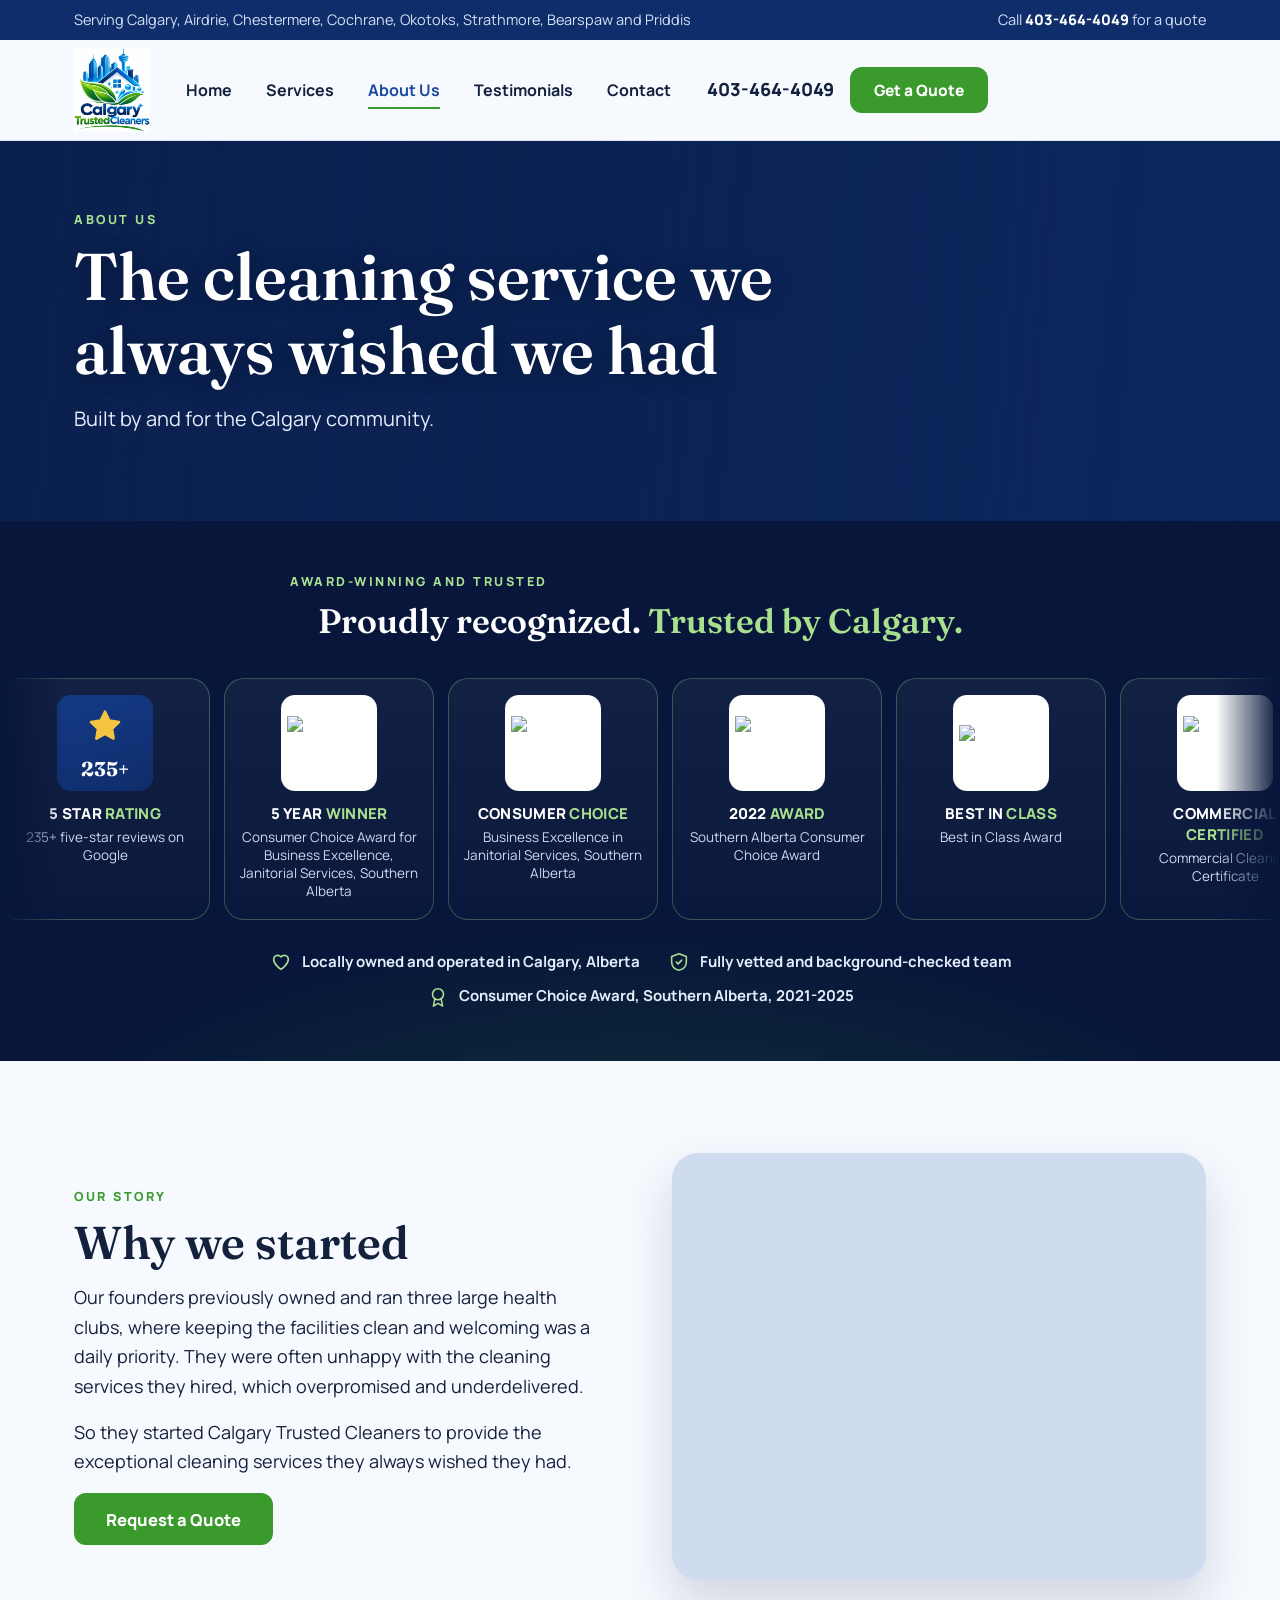
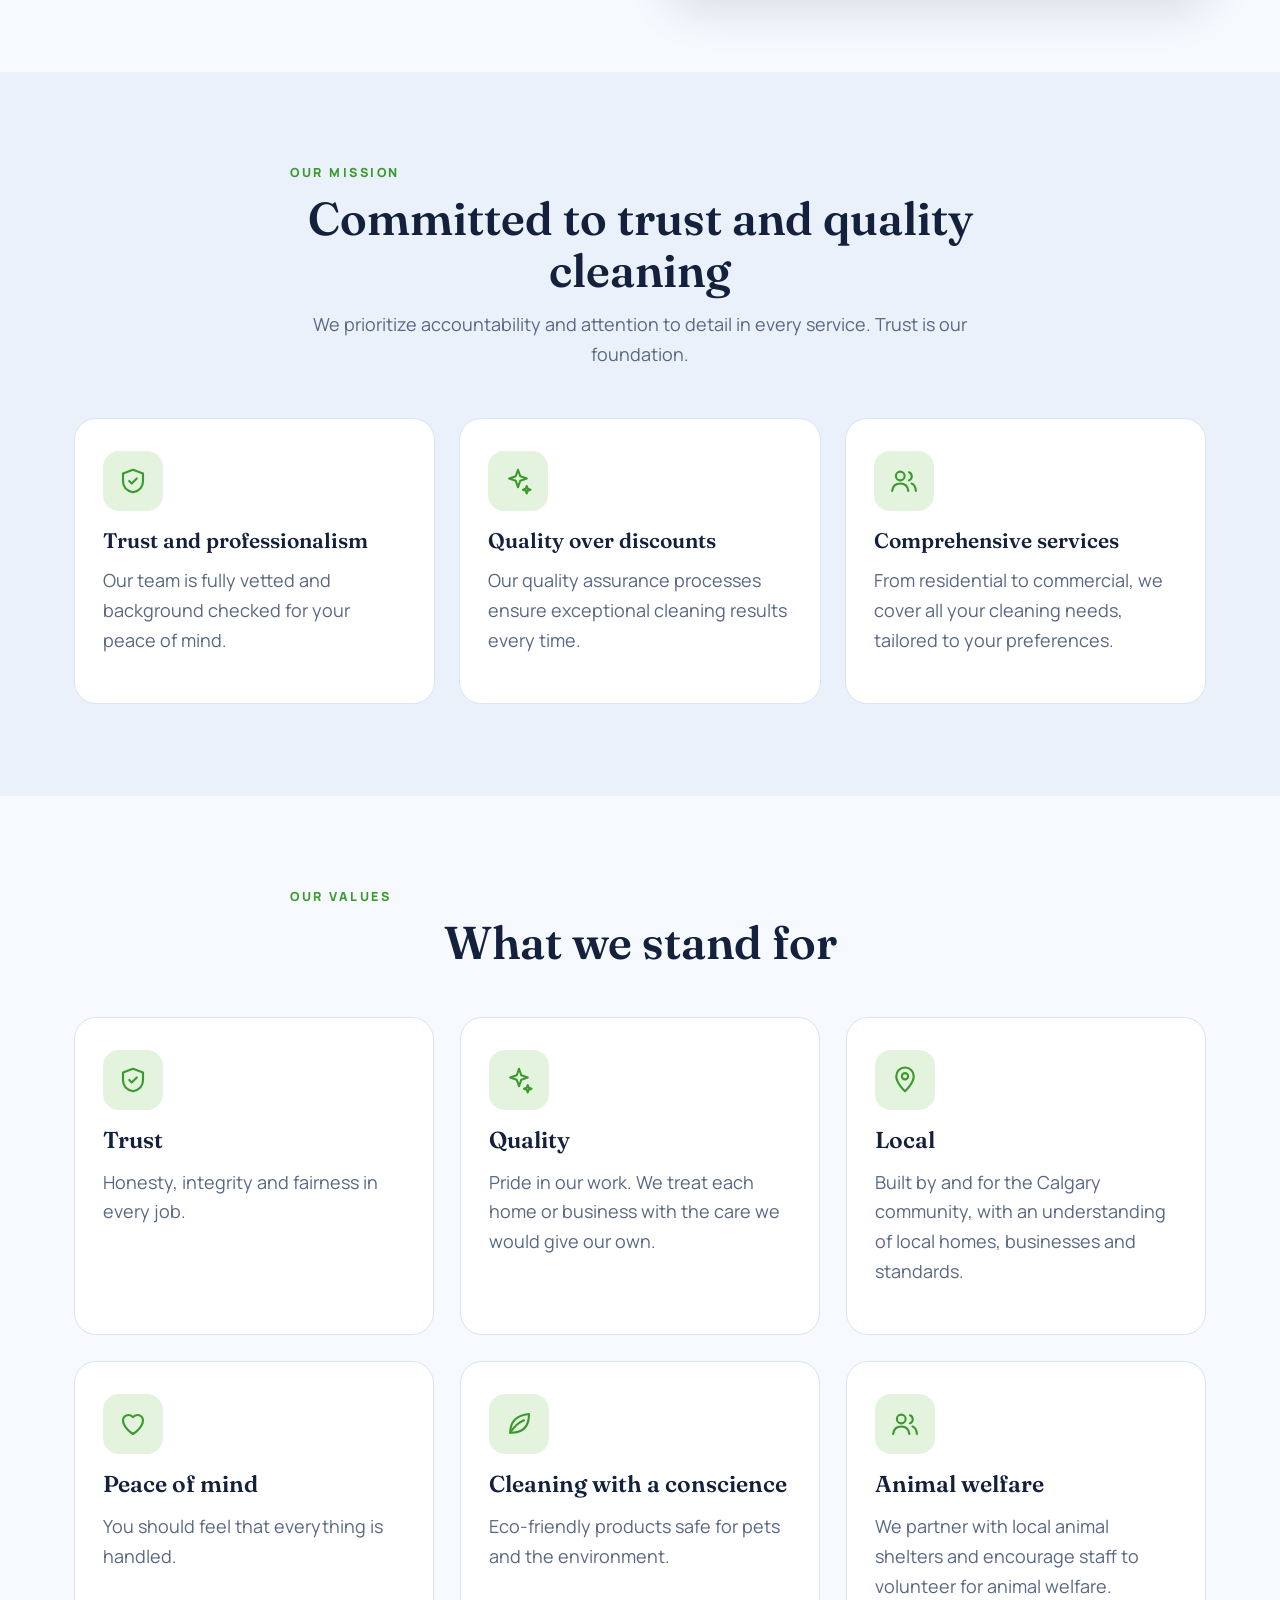
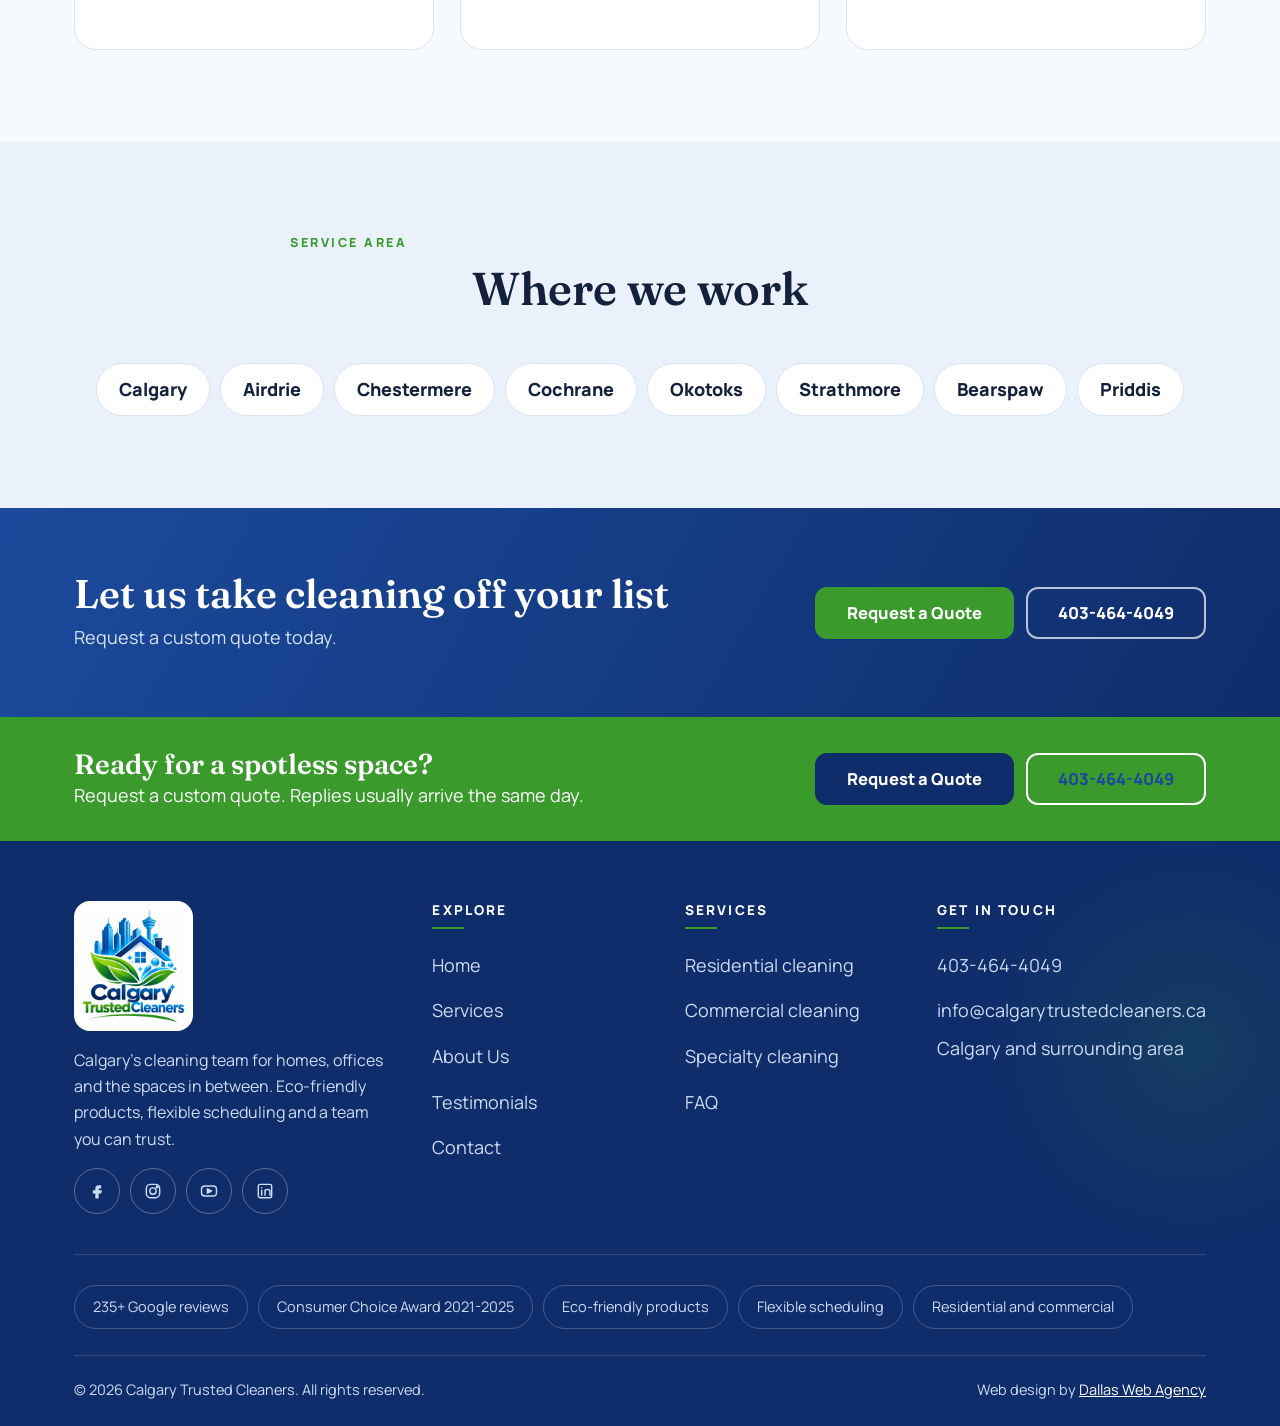
==== commit a93a21f1: "Footer: remove Top link, credit on right Co-Authored-By: Claude Sonnet 5.5 <noreply@anthropic.com> C" ====
--- a/about.html
+++ b/about.html
@@ -1,5 +1,5 @@
 <!doctype html><html lang="en-CA" class="js"><head><meta charset="utf-8"><meta name="viewport" content="width=device-width,initial-scale=1"><title>About Us | Calgary Trusted Cleaners</title><meta name="description" content="Our story, mission and values. Built by and for the Calgary community with eco-friendly products, a vetted team and honest, quality service."><meta name="theme-color" content="#1b4a9c"><link rel="icon" href="assets/logo.webp">
-<link rel="preconnect" href="https://fonts.googleapis.com"><link rel="preconnect" href="https://fonts.gstatic.com" crossorigin><link href="https://fonts.googleapis.com/css2?family=Fraunces:ital,wght@0,500;0,600;0,700;1,500&family=Manrope:wght@400;600;700;800&display=swap" rel="stylesheet"><link rel="stylesheet" href="assets/style.css?v=6"></head><body id="top"><div class="progress" aria-hidden="true"></div>
+<link rel="preconnect" href="https://fonts.googleapis.com"><link rel="preconnect" href="https://fonts.gstatic.com" crossorigin><link href="https://fonts.googleapis.com/css2?family=Fraunces:ital,wght@0,500;0,600;0,700;1,500&family=Manrope:wght@400;600;700;800&display=swap" rel="stylesheet"><link rel="stylesheet" href="assets/style.css?v=7"></head><body id="top"><div class="progress" aria-hidden="true"></div>
 <div class="topbar"><div class="wrap"><span>Serving Calgary, Airdrie, Chestermere, Cochrane, Okotoks, Strathmore, Bearspaw and Priddis</span><span>Call <a href="tel:+14034644049">403-464-4049</a> for a quote</span></div></div>
 <header class="site"><div class="wrap nav"><a class="logo" href="index.html" aria-label="Calgary Trusted Cleaners home"><img src="assets/logo.webp" alt="Calgary Trusted Cleaners" width="640" height="640"></a><nav aria-label="Main"><ul class="menu" id="menu"><li><a href="index.html">Home</a></li><li><a href="services.html">Services</a></li><li><a href="about.html" class="on">About Us</a></li><li><a href="testimonials.html">Testimonials</a></li><li><a href="contact.html">Contact</a></li></ul></nav><div class="cta"><a class="tel" href="tel:+14034644049">403-464-4049</a><a class="btn sm br" href="contact.html#quote">Get a Quote</a><button class="burger" aria-label="Menu" aria-expanded="false" aria-controls="menu"><span></span><span></span><span></span></button></div></div></header><section class="hero2" style="padding:70px 0 70px"><div class="bgimg" style="background-image:url(https://calgarytrustedcleaners.com/wp-content/uploads/2026/03/a-housekeeper-in-uniform-cleans-a-wooden.jpeg)"></div><div class="wrap" style="grid-template-columns:1fr"><div><div class="eyebrow">About us</div><h1 style="max-width:18ch">The cleaning service we always wished we had</h1><p class="lead">Built by and for the Calgary community.</p></div></div></section>
 <section class="aws"><div class="wrap"><div class="head" style="margin-bottom:34px"><div class="eyebrow">Award-winning and trusted</div><h2>Proudly recognized. <em>Trusted by Calgary.</em></h2></div></div><div class="awm"><div class="awt"><div class="ac"><div class="ai gi"><svg viewBox="0 0 24 24" fill="none" stroke="currentColor" stroke-width="1.7" stroke-linecap="round" stroke-linejoin="round" aria-hidden="true"><path d="M12 3l2.700 5.600 6.100.9-4.400 4.300 1 6.100L12 17l-5.400 2.900 1-6.100L3.200 9.500l6.100-.9z"/></svg><strong>235+</strong></div><b>5 star <em>rating</em></b><span>235+ five-star reviews on Google</span></div><div class="ac"><div class="ai"><img src="https://calgarytrustedcleaners.com/wp-content/uploads/2026/03/Consumer-Award-2025.jpg" alt="Consumer Choice Award 2025" loading="lazy"></div><b>5 year <em>winner</em></b><span>Consumer Choice Award for Business Excellence, Janitorial Services, Southern Alberta</span></div><div class="ac"><div class="ai"><img src="https://calgarytrustedcleaners.com/wp-content/uploads/2026/03/CTC-hp-Body-Section01-image01-consumerChoice-award.jpg" alt="Consumer Choice Award 2023" loading="lazy"></div><b>Consumer <em>Choice</em></b><span>Business Excellence in Janitorial Services, Southern Alberta</span></div><div class="ac"><div class="ai"><img src="https://calgarytrustedcleaners.com/wp-content/uploads/2026/03/Southern_ALBERTA_2022_2_YR_TAG-188w.webp" alt="Consumer Choice Award 2022" loading="lazy"></div><b>2022 <em>award</em></b><span>Southern Alberta Consumer Choice Award</span></div><div class="ac"><div class="ai"><img src="https://calgarytrustedcleaners.com/wp-content/uploads/2026/03/CTC-hp-Body-Section01-image03-award.jpg" alt="Best in Class Award" loading="lazy"></div><b>Best in <em>Class</em></b><span>Best in Class Award</span></div><div class="ac"><div class="ai"><img src="https://calgarytrustedcleaners.com/wp-content/uploads/2026/03/CTC-hp-Body-Section01-image04-award.webp" alt="Commercial Cleaning Certificate" loading="lazy"></div><b>Commercial <em>certified</em></b><span>Commercial Cleaning Certificate</span></div><div class="ac"><div class="ai"><img src="https://calgarytrustedcleaners.com/wp-content/uploads/2026/03/CTC-ourStory-section07-ACE-logo.jpg" alt="Excellence in Cleaning" loading="lazy"></div><b>Excellence in <em>Cleaning</em></b><span>Recognized for excellence in cleaning</span></div><div class="ac"><div class="ai gi"><svg viewBox="0 0 24 24" fill="none" stroke="currentColor" stroke-width="1.7" stroke-linecap="round" stroke-linejoin="round" aria-hidden="true"><path d="M12 3l2.700 5.600 6.100.9-4.400 4.300 1 6.100L12 17l-5.400 2.900 1-6.100L3.200 9.500l6.100-.9z"/></svg><strong>235+</strong></div><b>5 star <em>rating</em></b><span>235+ five-star reviews on Google</span></div><div class="ac"><div class="ai"><img src="https://calgarytrustedcleaners.com/wp-content/uploads/2026/03/Consumer-Award-2025.jpg" alt="Consumer Choice Award 2025" loading="lazy"></div><b>5 year <em>winner</em></b><span>Consumer Choice Award for Business Excellence, Janitorial Services, Southern Alberta</span></div><div class="ac"><div class="ai"><img src="https://calgarytrustedcleaners.com/wp-content/uploads/2026/03/CTC-hp-Body-Section01-image01-consumerChoice-award.jpg" alt="Consumer Choice Award 2023" loading="lazy"></div><b>Consumer <em>Choice</em></b><span>Business Excellence in Janitorial Services, Southern Alberta</span></div><div class="ac"><div class="ai"><img src="https://calgarytrustedcleaners.com/wp-content/uploads/2026/03/Southern_ALBERTA_2022_2_YR_TAG-188w.webp" alt="Consumer Choice Award 2022" loading="lazy"></div><b>2022 <em>award</em></b><span>Southern Alberta Consumer Choice Award</span></div><div class="ac"><div class="ai"><img src="https://calgarytrustedcleaners.com/wp-content/uploads/2026/03/CTC-hp-Body-Section01-image03-award.jpg" alt="Best in Class Award" loading="lazy"></div><b>Best in <em>Class</em></b><span>Best in Class Award</span></div><div class="ac"><div class="ai"><img src="https://calgarytrustedcleaners.com/wp-content/uploads/2026/03/CTC-hp-Body-Section01-image04-award.webp" alt="Commercial Cleaning Certificate" loading="lazy"></div><b>Commercial <em>certified</em></b><span>Commercial Cleaning Certificate</span></div><div class="ac"><div class="ai"><img src="https://calgarytrustedcleaners.com/wp-content/uploads/2026/03/CTC-ourStory-section07-ACE-logo.jpg" alt="Excellence in Cleaning" loading="lazy"></div><b>Excellence in <em>Cleaning</em></b><span>Recognized for excellence in cleaning</span></div></div></div><div class="wrap"><ul class="awn"><li><svg viewBox="0 0 24 24" fill="none" stroke="currentColor" stroke-width="1.7" stroke-linecap="round" stroke-linejoin="round" aria-hidden="true"><path d="M12 20s-8-5-8-11a4.500 4.500 0 0 1 8-2.500A4.500 4.500 0 0 1 20 9c0 6-8 11-8 11z"/></svg>Locally owned and operated in Calgary, Alberta</li><li><svg viewBox="0 0 24 24" fill="none" stroke="currentColor" stroke-width="1.7" stroke-linecap="round" stroke-linejoin="round" aria-hidden="true"><path d="M12 3l8 3v6c0 5-3.500 8-8 9-4.500-1-8-4-8-9V6z"/><path d="M9 12l2 2 4-4"/></svg>Fully vetted and background-checked team</li><li><svg viewBox="0 0 24 24" fill="none" stroke="currentColor" stroke-width="1.7" stroke-linecap="round" stroke-linejoin="round" aria-hidden="true"><circle cx="12" cy="9" r="6"/><path d="M8.500 14L7 22l5-3 5 3-1.500-8"/></svg>Consumer Choice Award, Southern Alberta, 2021-2025</li></ul></div></section>
@@ -13,5 +13,5 @@
 <div><h4>Services</h4><ul><li><a href="services.html#residential">Residential cleaning</a></li><li><a href="services.html#commercial">Commercial cleaning</a></li><li><a href="services.html#specialty">Specialty cleaning</a></li><li><a href="services.html#faq">FAQ</a></li></ul></div>
 <div><h4>Get in touch</h4><ul><li><a href="tel:+14034644049">403-464-4049</a></li><li><a href="mailto:info@calgarytrustedcleaners.ca">info@calgarytrustedcleaners.ca</a></li><li>Calgary and surrounding area</li></ul></div></div>
 <div class="fbadges"><span>235+ Google reviews</span><span>Consumer Choice Award 2021-2025</span><span>Eco-friendly products</span><span>Flexible scheduling</span><span>Residential and commercial</span></div>
-<div class="fbot"><span>&copy; 2026 Calgary Trusted Cleaners. All rights reserved.</span><span>Web design by <a href="https://www.dallaswebagency.us/" target="_blank" rel="noopener">Dallas Web Agency</a></span><a class="totop" href="#top" aria-label="Back to top">&uarr; Top</a></div></div></footer>
+<div class="fbot"><span>&copy; 2026 Calgary Trusted Cleaners. All rights reserved.</span><span class="credit">Web design by <a href="https://www.dallaswebagency.us/" target="_blank" rel="noopener">Dallas Web Agency</a></span></div></div></footer>
 <div class="mbar"><a href="tel:+14034644049">Call Now</a><a href="contact.html#quote">Get a Quote</a></div><script src="assets/main.js?v=1" defer></script></body></html>
--- a/assets/style.css
+++ b/assets/style.css
@@ -84,3 +84,4 @@
 @media(max-width:380px){.strip ul{grid-template-columns:1fr}.strip li,.strip li:nth-child(even){border-left:0}.strip li:nth-child(2){border-top:1px solid rgba(255,255,255,.15)}}
 /* no dash before section labels */
 .eyebrow:before,.aws .eyebrow:before,.hero2 .eyebrow:before,.pr .eyebrow:before{display:none!important;content:none!important}.eyebrow{gap:0}
+.fbot .credit{margin-left:auto;text-align:right}@media(max-width:760px){.fbot .credit{margin-left:0;text-align:left}}
